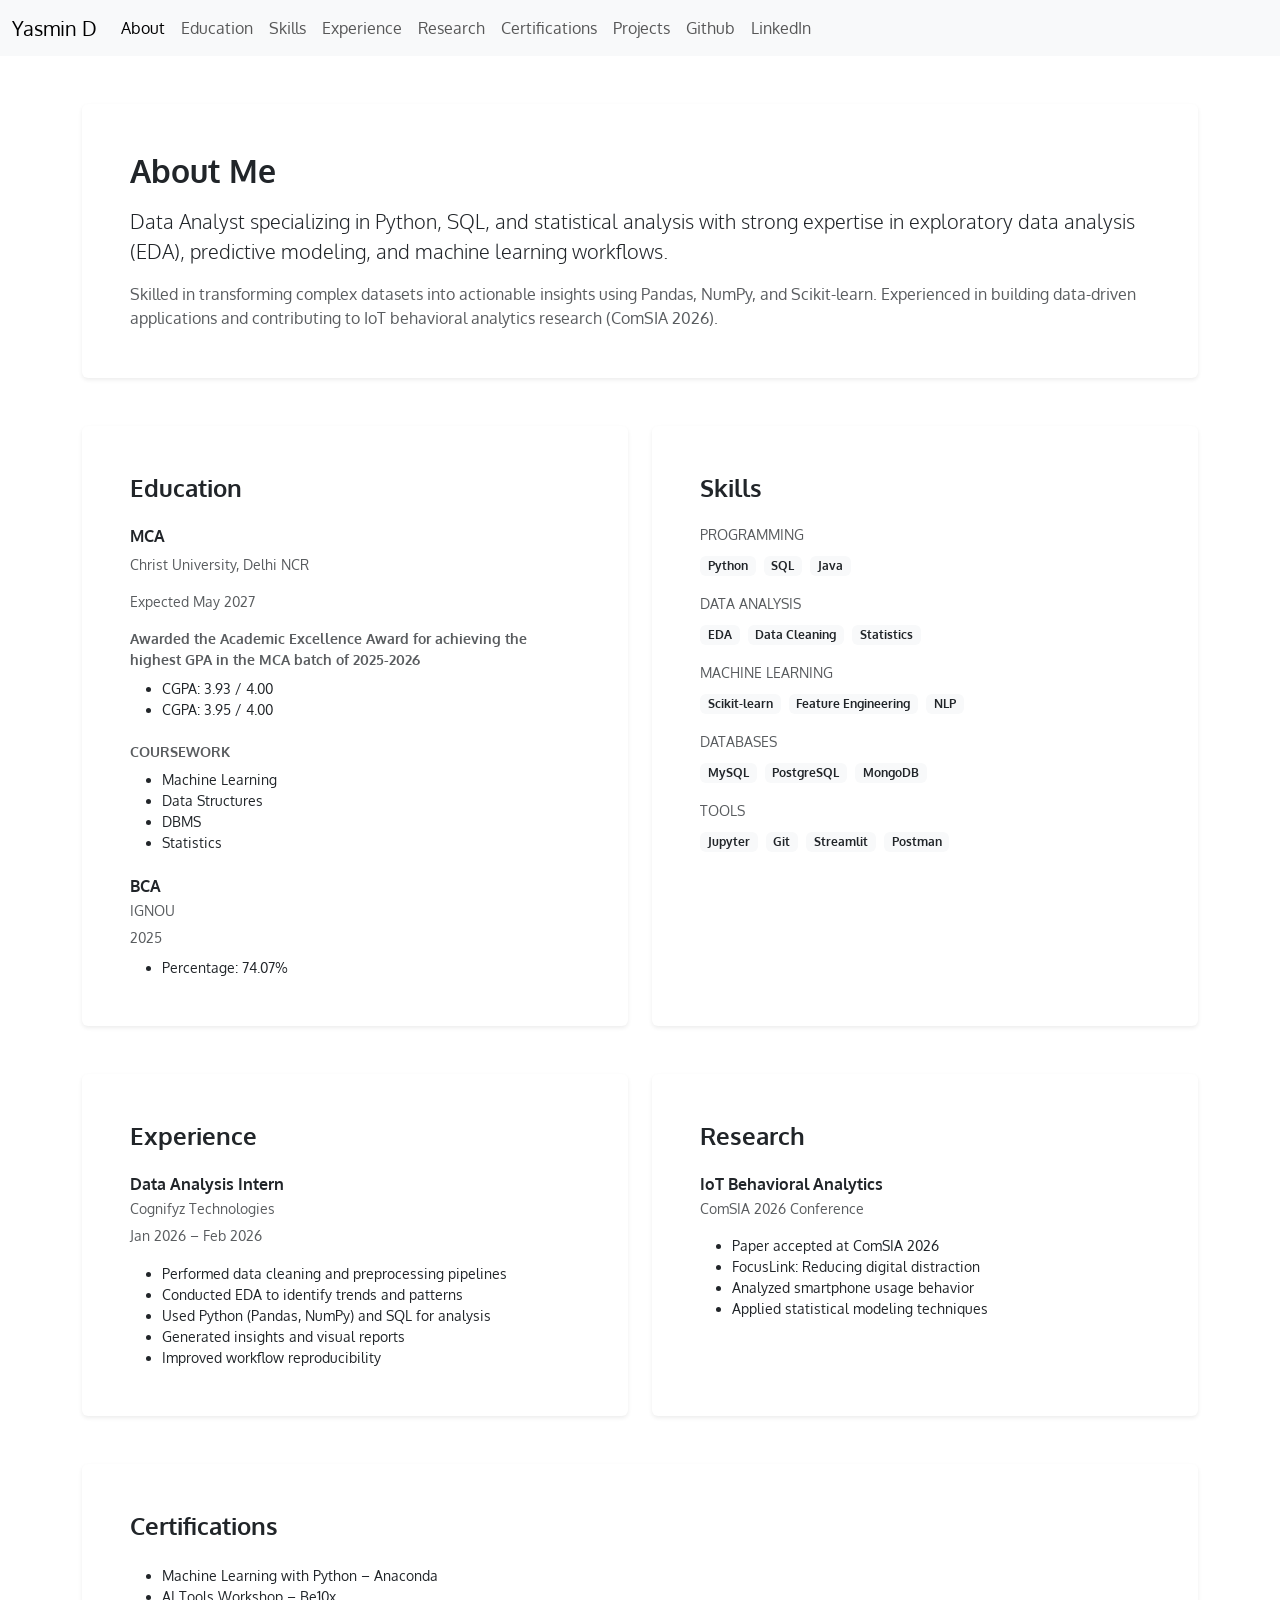
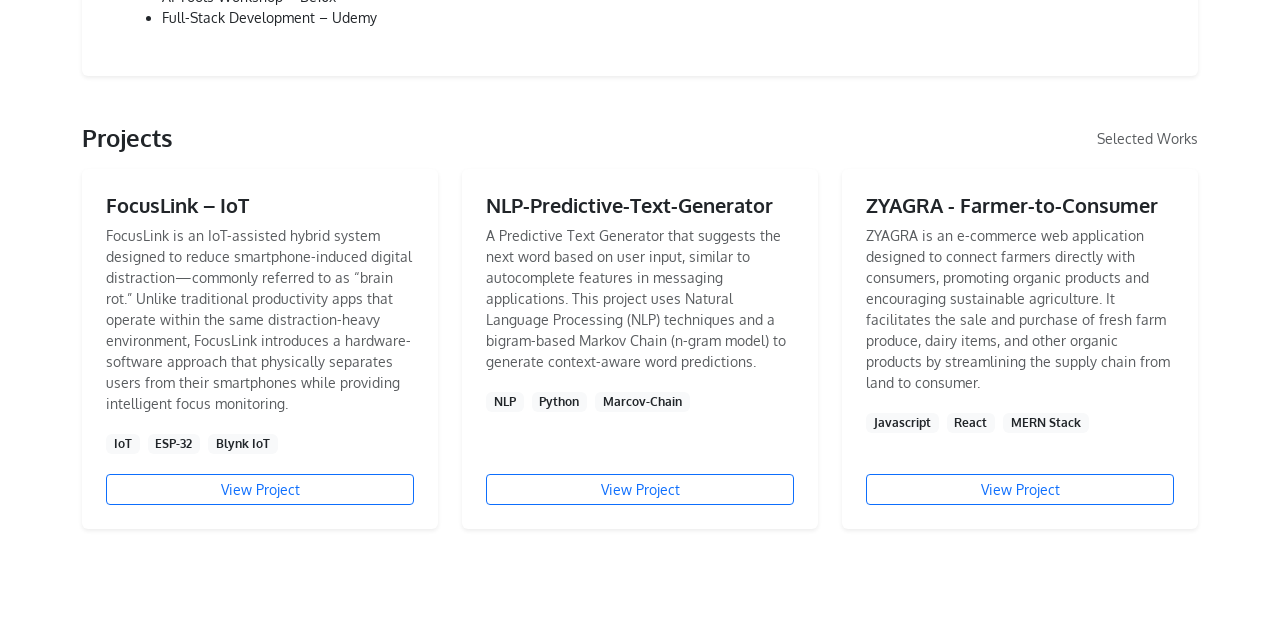
==== index.html @ 0114d3c5 "Personal Portfolio Personal Portfolio" ====
<!DOCTYPE html>
<html lang="en">

<head>
    <meta charset="UTF-8">
    <meta name="viewport" content="width=device-width, initial-scale=1.0">
    <title>Yasmin D | Personal Portfolio</title>
    <link rel="stylesheet" href="./style.css" type="text/css">
    <link rel="icon" type="image/png" href="./static/YD.png">
    <link href="https://cdn.jsdelivr.net/npm/bootstrap@5.3.8/dist/css/bootstrap.min.css" rel="stylesheet"
        integrity="sha384-sRIl4kxILFvY47J16cr9ZwB07vP4J8+LH7qKQnuqkuIAvNWLzeN8tE5YBujZqJLB" crossorigin="anonymous">
    <script src="https://cdn.jsdelivr.net/npm/@popperjs/core@2.11.8/dist/umd/popper.min.js"
        integrity="sha384-I7E8VVD/ismYTF4hNIPjVp/Zjvgyol6VFvRkX/vR+Vc4jQkC+hVqc2pM8ODewa9r"
        crossorigin="anonymous"></script>
    <script src="https://cdn.jsdelivr.net/npm/bootstrap@5.3.8/dist/js/bootstrap.min.js"
        integrity="sha384-G/EV+4j2dNv+tEPo3++6LCgdCROaejBqfUeNjuKAiuXbjrxilcCdDz6ZAVfHWe1Y"
        crossorigin="anonymous"></script>
</head>

<body>
    <nav class="navbar navbar-expand-lg bg-body-tertiary">
        <div class="container-fluid">
            <a class="navbar-brand" href="#">Yasmin D</a>
            <button class="navbar-toggler" type="button" data-bs-toggle="collapse" data-bs-target="#navbarNav"
                aria-controls="navbarNav" aria-expanded="false" aria-label="Toggle navigation">
                <span class="navbar-toggler-icon"></span>
            </button>
            <div class="collapse navbar-collapse" id="navbarNav">
                <ul class="navbar-nav">
                    <li class="nav-item">
                        <a class="nav-link active" aria-current="page" href="#about" aria-selected="true">About</a>
                    </li>
                    <li class="nav-item">
                        <a class="nav-link" href="#education">Education</a>
                    </li>
                    <li class="nav-item">
                        <a class="nav-link" href="#skills">Skills</a>
                    </li>
                    <li class="nav-item">
                        <a class="nav-link" href="#experience">Experience</a>
                    </li>
                    <li class="nav-item">
                        <a class="nav-link" href="#research">Research</a>
                    </li>
                    <li class="nav-item">
                        <a class="nav-link" href="#certifications">Certifications</a>
                    </li>
                    <li class="nav-item">
                        <a class="nav-link" href="#projects">Projects</a>
                    </li>
                    <li class="nav-item">
                        <a class="nav-link" href="https://github.com/yasmin1714" target="_blank">Github</a>
                    </li>
                    <li class="nav-item">
                        <a class="nav-link" href="https://www.linkedin.com/in/yasmin-devaragattu"
                            target="_blank">LinkedIn</a>
                    </li>
                </ul>
            </div>
        </div>
    </nav>
    <div class="container py-5">

        <div class="row mb-5" id="about">
            <div class="col-lg-12">
                <div class="card border-0 shadow-sm">
                    <div class="card-body p-4 p-lg-5">
                        <h2 class="fw-bold mb-3">About Me</h2>
                        <p class="lead mb-3">
                            Data Analyst specializing in Python, SQL, and statistical analysis with strong expertise in
                            exploratory data analysis (EDA), predictive modeling, and machine learning workflows.
                        </p>
                        <p class="mb-0 text-muted">
                            Skilled in transforming complex datasets into actionable insights using Pandas, NumPy, and
                            Scikit-learn. Experienced in building data-driven applications and contributing to IoT
                            behavioral
                            analytics research (ComSIA 2026).
                        </p>
                    </div>
                </div>
            </div>
        </div>

        <div class="row g-4 mb-5">

            <div class="col-lg-6" id="education">
                <div class="card border-0 shadow-sm h-100">
                    <div class="card-body p-4 p-lg-5">
                        <h4 class="fw-semibold mb-4">Education</h4>

                        <div class="mb-4">
                            <h6 class="fw-bold">MCA</h6>
                            <p class="text-muted small">Christ University, Delhi NCR</p>
                            <p class="text-muted small">Expected May 2027</p>
                            <p class="text-muted mb-1 mt-1 small"><strong>Awarded the Academic Excellence Award for achieving the
                                    highest GPA in the MCA batch of 2025-2026</strong></p>

                            <ul class="mt-2 mb-0 small">
                                <li>CGPA: 3.93 / 4.00</li>
                                <li>CGPA: 3.95 / 4.00</li>
                            </ul>

                        </div>

                        <div class="mb-4">
                            <h6 class="fw-semibold small text-uppercase text-muted">Coursework</h6>
                            <ul class="small mb-0">
                                <li>Machine Learning</li>
                                <li>Data Structures</li>
                                <li>DBMS</li>
                                <li>Statistics</li>
                            </ul>
                        </div>

                        <div>
                            <h6 class="fw-bold mb-1">BCA</h6>
                            <p class="text-muted mb-1 small">IGNOU</p>
                            <small class="text-muted">2025</small>

                            <ul class="mt-2 mb-0 small">
                                <li>Percentage: 74.07%</li>
                            </ul>
                        </div>

                    </div>
                </div>
            </div>

            <div class="col-lg-6" id="skills">
                <div class="card border-0 shadow-sm h-100">
                    <div class="card-body p-4 p-lg-5">
                        <h4 class="fw-semibold mb-4">Skills</h4>

                        <div class="mb-3">
                            <h6 class="small text-uppercase text-muted">Programming</h6>
                            <span class="badge bg-light text-dark me-1 mb-1">Python</span>
                            <span class="badge bg-light text-dark me-1 mb-1">SQL</span>
                            <span class="badge bg-light text-dark mb-1">Java</span>
                        </div>

                        <div class="mb-3">
                            <h6 class="small text-uppercase text-muted">Data Analysis</h6>
                            <span class="badge bg-light text-dark me-1 mb-1">EDA</span>
                            <span class="badge bg-light text-dark me-1 mb-1">Data Cleaning</span>
                            <span class="badge bg-light text-dark mb-1">Statistics</span>
                        </div>

                        <div class="mb-3">
                            <h6 class="small text-uppercase text-muted">Machine Learning</h6>
                            <span class="badge bg-light text-dark me-1 mb-1">Scikit-learn</span>
                            <span class="badge bg-light text-dark me-1 mb-1">Feature Engineering</span>
                            <span class="badge bg-light text-dark mb-1">NLP</span>
                        </div>

                        <div class="mb-3">
                            <h6 class="small text-uppercase text-muted">Databases</h6>
                            <span class="badge bg-light text-dark me-1 mb-1">MySQL</span>
                            <span class="badge bg-light text-dark me-1 mb-1">PostgreSQL</span>
                            <span class="badge bg-light text-dark mb-1">MongoDB</span>
                        </div>

                        <div>
                            <h6 class="small text-uppercase text-muted">Tools</h6>
                            <span class="badge bg-light text-dark me-1 mb-1">Jupyter</span>
                            <span class="badge bg-light text-dark me-1 mb-1">Git</span>
                            <span class="badge bg-light text-dark me-1 mb-1">Streamlit</span>
                            <span class="badge bg-light text-dark mb-1">Postman</span>
                        </div>

                    </div>
                </div>
            </div>

        </div>

        <div class="row g-4 mb-5">
            <div class="col-lg-6" id="experience">
                <div class="card border-0 shadow-sm h-100">
                    <div class="card-body p-4 p-lg-5">
                        <h4 class="fw-semibold mb-4">Experience</h4>

                        <div>
                            <h6 class="fw-bold mb-1">Data Analysis Intern</h6>
                            <p class="text-muted mb-1 small">Cognifyz Technologies</p>
                            <small class="text-muted">Jan 2026 – Feb 2026</small>

                            <ul class="mt-3 mb-0 small">
                                <li>Performed data cleaning and preprocessing pipelines</li>
                                <li>Conducted EDA to identify trends and patterns</li>
                                <li>Used Python (Pandas, NumPy) and SQL for analysis</li>
                                <li>Generated insights and visual reports</li>
                                <li>Improved workflow reproducibility</li>
                            </ul>
                        </div>

                    </div>
                </div>
            </div>

            <!-- RESEARCH -->
            <div class="col-lg-6" id="research">
                <div class="card border-0 shadow-sm h-100">
                    <div class="card-body p-4 p-lg-5">
                        <h4 class="fw-semibold mb-4">Research</h4>

                        <div>
                            <h6 class="fw-bold mb-1">IoT Behavioral Analytics</h6>
                            <p class="text-muted mb-1 small">ComSIA 2026 Conference</p>

                            <ul class="mt-3 mb-0 small">
                                <li>Paper accepted at ComSIA 2026</li>
                                <li>FocusLink: Reducing digital distraction</li>
                                <li>Analyzed smartphone usage behavior</li>
                                <li>Applied statistical modeling techniques</li>
                            </ul>
                        </div>

                    </div>
                </div>
            </div>
        </div>

        <div class="row g-4 mb-5">
            <div class="col-lg-12" id="certifications">
                <div class="card border-0 shadow-sm h-100">
                    <div class="card-body p-4 p-lg-5">
                        <h4 class="fw-semibold mb-4">Certifications</h4>

                        <div>
                            <ul class="mt-3 mb-0 small">
                                <li>Machine Learning with Python – Anaconda</li>
                                <li>AI Tools Workshop – Be10x</li>
                                <li>Full-Stack Development – Udemy</li>
                            </ul>
                        </div>

                    </div>
                </div>
            </div>
        </div>

        <div class="row g-4 mb-5">
            <div class="col-12" id="projects">
                <div class="d-flex justify-content-between align-items-center mb-3">
                    <h4 class="fw-semibold mb-0">Projects</h4>
                    <small class="text-muted">Selected Works</small>
                </div>

                <div class="row g-4">

                    <!-- PROJECT 1 -->
                    <div class="col-md-6 col-lg-4">
                        <div class="card border-0 shadow-sm h-100">
                            <div class="card-body d-flex flex-column p-4">

                                <h5 class="fw-bold mb-2">FocusLink – IoT</h5>

                                <p class="text-muted small mb-3">
                                    FocusLink is an IoT-assisted hybrid system designed to reduce smartphone-induced
                                    digital distraction—commonly referred to as “brain rot.”

                                    Unlike traditional productivity apps that operate within the same distraction-heavy
                                    environment, FocusLink introduces a hardware-software approach that physically
                                    separates users from their smartphones while providing intelligent focus monitoring.
                                </p>

                                <!-- Tech Stack -->
                                <div class="mb-3">
                                    <span class="badge bg-light text-dark me-1 mb-1">IoT</span>
                                    <span class="badge bg-light text-dark me-1 mb-1">ESP-32</span>
                                    <span class="badge bg-light text-dark mb-1">Blynk IoT</span>
                                </div>

                                <!-- CTA -->
                                <div class="mt-auto">
                                    <a href="https://github.com/yasmin1714/FocusLink-IoT"
                                        class="btn btn-sm btn-outline-primary w-100" target="_blank">
                                        View Project
                                    </a>
                                </div>

                            </div>
                        </div>
                    </div>

                    <!-- PROJECT 2 -->
                    <div class="col-md-6 col-lg-4">
                        <div class="card border-0 shadow-sm h-100">
                            <div class="card-body d-flex flex-column p-4">

                                <h5 class="fw-bold mb-2"> NLP-Predictive-Text-Generator</h5>

                                <p class="text-muted small mb-3">
                                    A Predictive Text Generator that suggests the next word based on user input, similar
                                    to autocomplete features in messaging applications. This project uses Natural
                                    Language Processing (NLP) techniques and a bigram-based Markov Chain (n-gram model)
                                    to generate context-aware word predictions.
                                </p>

                                <div class="mb-3">
                                    <span class="badge bg-light text-dark me-1 mb-1">NLP</span>
                                    <span class="badge bg-light text-dark me-1 mb-1">Python</span>
                                    <span class="badge bg-light text-dark mb-1">Marcov-Chain</span>
                                </div>

                                <div class="mt-auto">
                                    <a href="https://github.com/yasmin1714/NLP-Predictive-Text-Generator"
                                        class="btn btn-sm btn-outline-primary w-100" target="_blank">
                                        View Project
                                    </a>
                                </div>

                            </div>
                        </div>
                    </div>

                    <!-- PROJECT 3 -->
                    <div class="col-md-6 col-lg-4">
                        <div class="card border-0 shadow-sm h-100">
                            <div class="card-body d-flex flex-column p-4">

                                <h5 class="fw-bold mb-2">ZYAGRA - Farmer-to-Consumer</h5>

                                <p class="text-muted small mb-3">
                                    ZYAGRA is an e-commerce web application designed to connect farmers directly
                                    with consumers, promoting organic products and encouraging sustainable
                                    agriculture. It facilitates the sale and purchase of fresh farm produce, dairy
                                    items, and other organic products by streamlining the supply chain from land to
                                    consumer.
                                </p>

                                <div class="mb-3">
                                    <span class="badge bg-light text-dark me-1 mb-1">Javascript</span>
                                    <span class="badge bg-light text-dark me-1 mb-1">React</span>
                                    <span class="badge bg-light text-dark mb-1">MERN Stack</span>
                                </div>

                                <div class="mt-auto">
                                    <a href="https://github.com/yasmin1714/Zygara-Web-Application"
                                        class="btn btn-sm btn-outline-primary w-100" target="_blank">
                                        View Project
                                    </a>
                                </div>

                            </div>
                        </div>
                    </div>

                </div>
            </div>
        </div>
    </div>
</body>

</html>
---- style.css ----
@import url('https://fonts.googleapis.com/css2?family=Oxygen:wght@300;400;700&display=swap');

* {
    margin: 0;
    padding: 0;
    box-sizing: border-box;
    font-family: "Oxygen", sans-serif;
    font-weight: 400;
    font-style: normal;
}
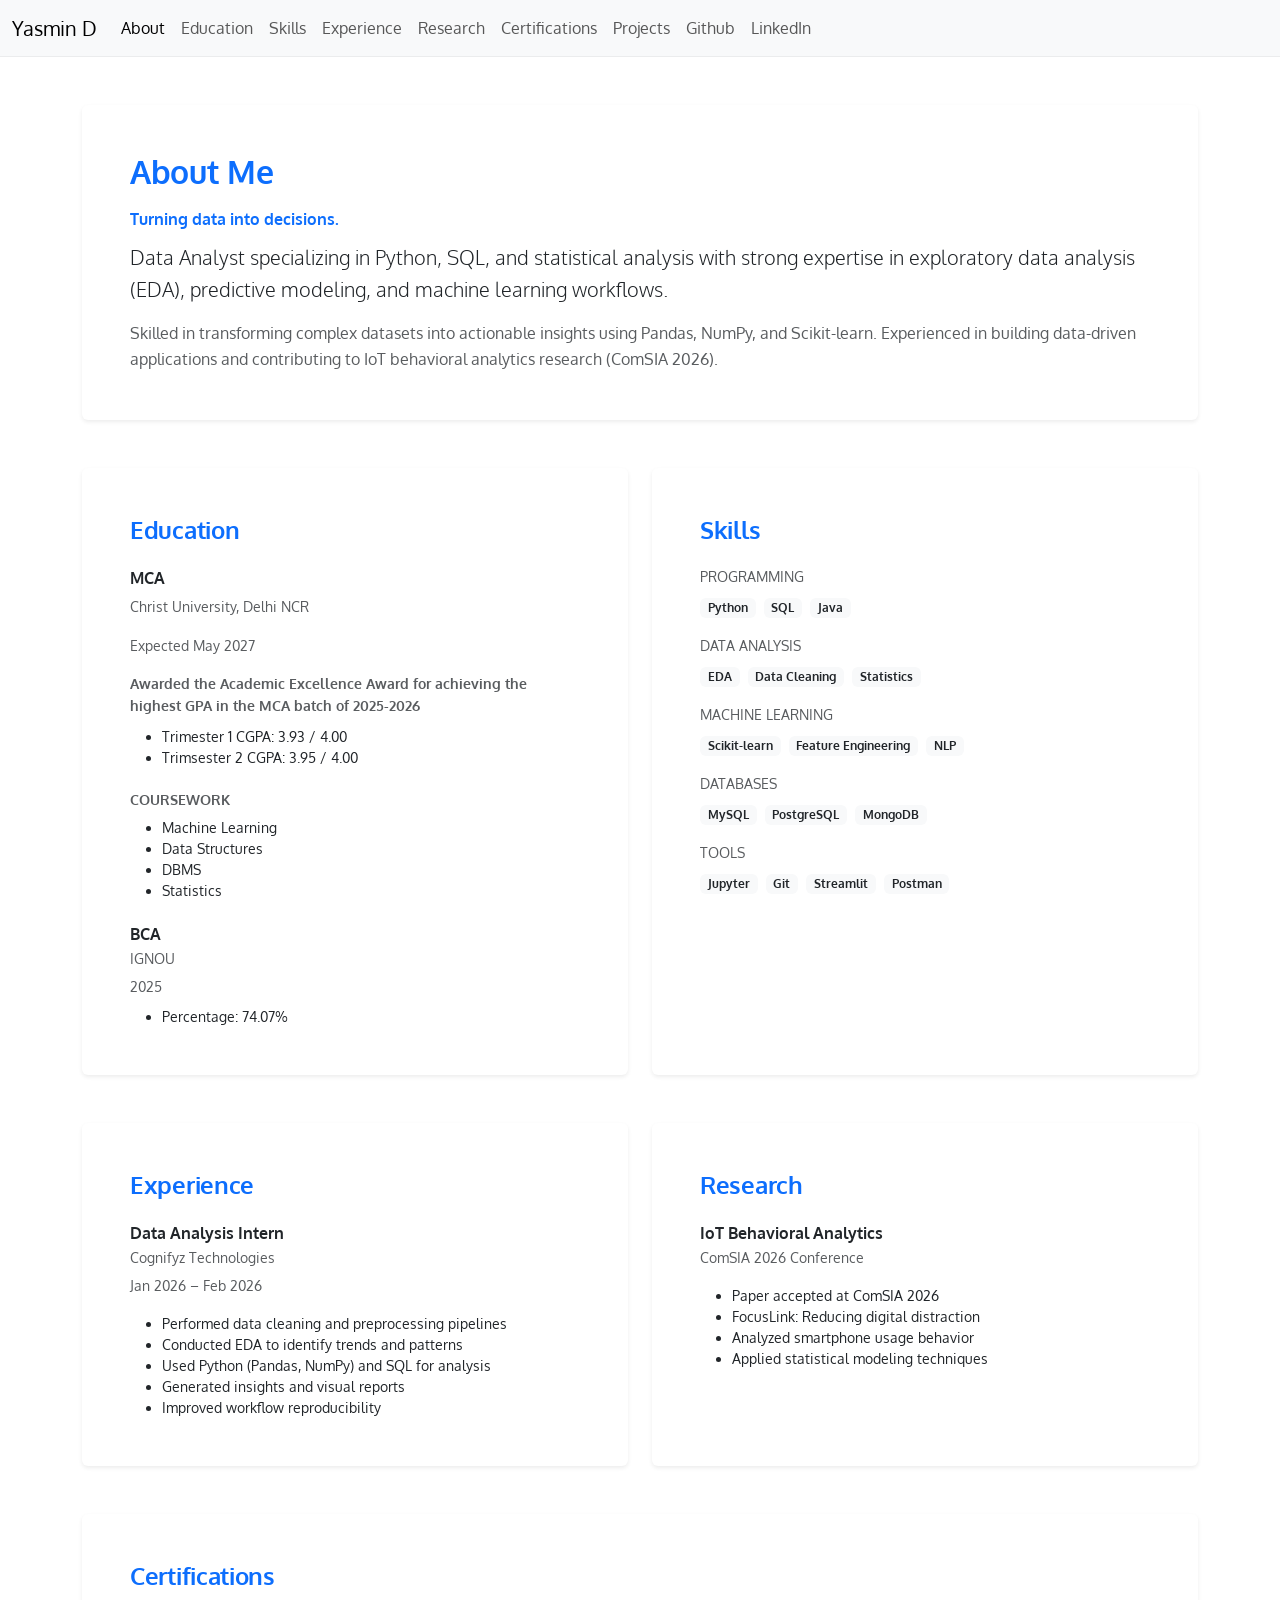
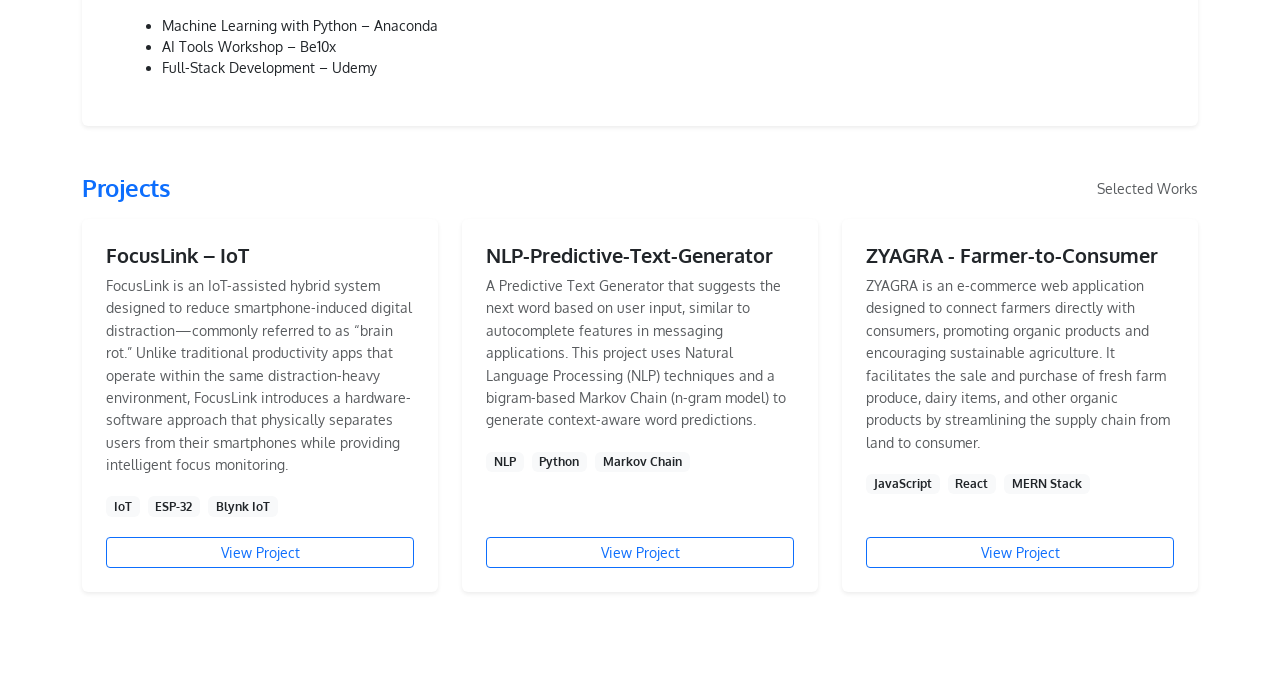
==== commit 14d84f86: "Minor UI/UX changes Minor UI/UX changes with improvements in interactivity" ====
--- a/index.html
+++ b/index.html
@@ -65,7 +65,10 @@
             <div class="col-lg-12">
                 <div class="card border-0 shadow-sm">
                     <div class="card-body p-4 p-lg-5">
-                        <h2 class="fw-bold mb-3">About Me</h2>
+                        <h2 class="fw-bold mb-3 text-primary">About Me</h2>
+                        <p class="fw-semibold text-primary mb-2">
+                            Turning data into decisions.
+                        </p>
                         <p class="lead mb-3">
                             Data Analyst specializing in Python, SQL, and statistical analysis with strong expertise in
                             exploratory data analysis (EDA), predictive modeling, and machine learning workflows.
@@ -86,18 +89,19 @@
             <div class="col-lg-6" id="education">
                 <div class="card border-0 shadow-sm h-100">
                     <div class="card-body p-4 p-lg-5">
-                        <h4 class="fw-semibold mb-4">Education</h4>
+                        <h4 class="fw-semibold mb-4 text-primary">Education</h4>
 
                         <div class="mb-4">
                             <h6 class="fw-bold">MCA</h6>
                             <p class="text-muted small">Christ University, Delhi NCR</p>
                             <p class="text-muted small">Expected May 2027</p>
-                            <p class="text-muted mb-1 mt-1 small"><strong>Awarded the Academic Excellence Award for achieving the
+                            <p class="text-muted mb-1 mt-1 small"><strong>Awarded the Academic Excellence Award for
+                                    achieving the
                                     highest GPA in the MCA batch of 2025-2026</strong></p>
 
                             <ul class="mt-2 mb-0 small">
-                                <li>CGPA: 3.93 / 4.00</li>
-                                <li>CGPA: 3.95 / 4.00</li>
+                                <li>Trimester 1 CGPA: 3.93 / 4.00</li>
+                                <li>Trimsester 2 CGPA: 3.95 / 4.00</li>
                             </ul>
 
                         </div>
@@ -129,7 +133,7 @@
             <div class="col-lg-6" id="skills">
                 <div class="card border-0 shadow-sm h-100">
                     <div class="card-body p-4 p-lg-5">
-                        <h4 class="fw-semibold mb-4">Skills</h4>
+                        <h4 class="fw-semibold mb-4 text-primary">Skills</h4>
 
                         <div class="mb-3">
                             <h6 class="small text-uppercase text-muted">Programming</h6>
@@ -177,7 +181,7 @@
             <div class="col-lg-6" id="experience">
                 <div class="card border-0 shadow-sm h-100">
                     <div class="card-body p-4 p-lg-5">
-                        <h4 class="fw-semibold mb-4">Experience</h4>
+                        <h4 class="fw-semibold mb-4 text-primary">Experience</h4>
 
                         <div>
                             <h6 class="fw-bold mb-1">Data Analysis Intern</h6>
@@ -201,7 +205,7 @@
             <div class="col-lg-6" id="research">
                 <div class="card border-0 shadow-sm h-100">
                     <div class="card-body p-4 p-lg-5">
-                        <h4 class="fw-semibold mb-4">Research</h4>
+                        <h4 class="fw-semibold mb-4 text-primary">Research</h4>
 
                         <div>
                             <h6 class="fw-bold mb-1">IoT Behavioral Analytics</h6>
@@ -224,7 +228,7 @@
             <div class="col-lg-12" id="certifications">
                 <div class="card border-0 shadow-sm h-100">
                     <div class="card-body p-4 p-lg-5">
-                        <h4 class="fw-semibold mb-4">Certifications</h4>
+                        <h4 class="fw-semibold mb-4 text-primary">Certifications</h4>
 
                         <div>
                             <ul class="mt-3 mb-0 small">
@@ -242,7 +246,7 @@
         <div class="row g-4 mb-5">
             <div class="col-12" id="projects">
                 <div class="d-flex justify-content-between align-items-center mb-3">
-                    <h4 class="fw-semibold mb-0">Projects</h4>
+                    <h4 class="fw-semibold mb-0 text-primary">Projects</h4>
                     <small class="text-muted">Selected Works</small>
                 </div>
 
@@ -300,7 +304,7 @@
                                 <div class="mb-3">
                                     <span class="badge bg-light text-dark me-1 mb-1">NLP</span>
                                     <span class="badge bg-light text-dark me-1 mb-1">Python</span>
-                                    <span class="badge bg-light text-dark mb-1">Marcov-Chain</span>
+                                    <span class="badge bg-light text-dark mb-1">Markov Chain</span>
                                 </div>
 
                                 <div class="mt-auto">
@@ -330,7 +334,7 @@
                                 </p>
 
                                 <div class="mb-3">
-                                    <span class="badge bg-light text-dark me-1 mb-1">Javascript</span>
+                                    <span class="badge bg-light text-dark me-1 mb-1">JavaScript</span>
                                     <span class="badge bg-light text-dark me-1 mb-1">React</span>
                                     <span class="badge bg-light text-dark mb-1">MERN Stack</span>
                                 </div>
--- a/style.css
+++ b/style.css
@@ -7,4 +7,120 @@
     font-family: "Oxygen", sans-serif;
     font-weight: 400;
     font-style: normal;
+    scroll-behavior: smooth;
 }
+
+body {
+    background-color: #fafafa;
+    color: #1a1a1a;
+}
+
+/* Headings */
+h2,
+h4 {
+    letter-spacing: -0.3px;
+}
+
+h2 {
+    font-size: 2rem;
+}
+
+h4 {
+    font-size: 1.25rem;
+}
+
+/* Improve readability */
+p {
+    line-height: 1.6;
+}
+
+/* Muted text refinement */
+.text-muted {
+    color: #6b7280 !important;
+}
+
+.card {
+    border-radius: 14px;
+    transition: all 0.25s ease;
+}
+
+.card:hover {
+    transform: translateY(-4px);
+    box-shadow: 0 12px 30px rgba(0, 0, 0, 0.08);
+}
+
+.shadow-sm {
+    box-shadow: 0 4px 12px rgba(0, 0, 0, 0.04) !important;
+}
+
+.navbar {
+    backdrop-filter: blur(10px);
+    background-color: rgba(255, 255, 255, 0.7) !important;
+    border-bottom: 1px solid rgba(0, 0, 0, 0.05);
+}
+
+.nav-link {
+    position: relative;
+    transition: color 0.2s ease;
+}
+
+.nav-link::after {
+    content: '';
+    position: absolute;
+    width: 0%;
+    height: 2px;
+    bottom: 0;
+    left: 0;
+    background-color: #0d6efd;
+    transition: width 0.25s ease;
+}
+
+.nav-link:hover::after {
+    width: 100%;
+}
+
+.fade-in {
+    opacity: 0;
+    transform: translateY(20px);
+    transition: all 0.6s ease;
+}
+
+.fade-in.visible {
+    opacity: 1;
+    transform: translateY(0);
+}
+
+.badge {
+    border-radius: 8px;
+    padding: 6px 10px;
+    transition: all 0.2s ease;
+}
+
+.badge:hover {
+    background-color: #0d6efd !important;
+    color: #fff !important;
+    transform: scale(1.05);
+}
+
+.card h5 {
+    transition: color 0.2s ease;
+}
+
+.card:hover h5 {
+    color: #0d6efd;
+}
+
+.btn-outline-primary {
+    border-radius: 8px;
+    transition: all 0.2s ease;
+}
+
+.btn-outline-primary:hover {
+    background-color: #0d6efd;
+    color: #fff;
+    transform: translateY(-1px);
+}
+
+.section-spacing {
+    margin-bottom: 4rem;
+}
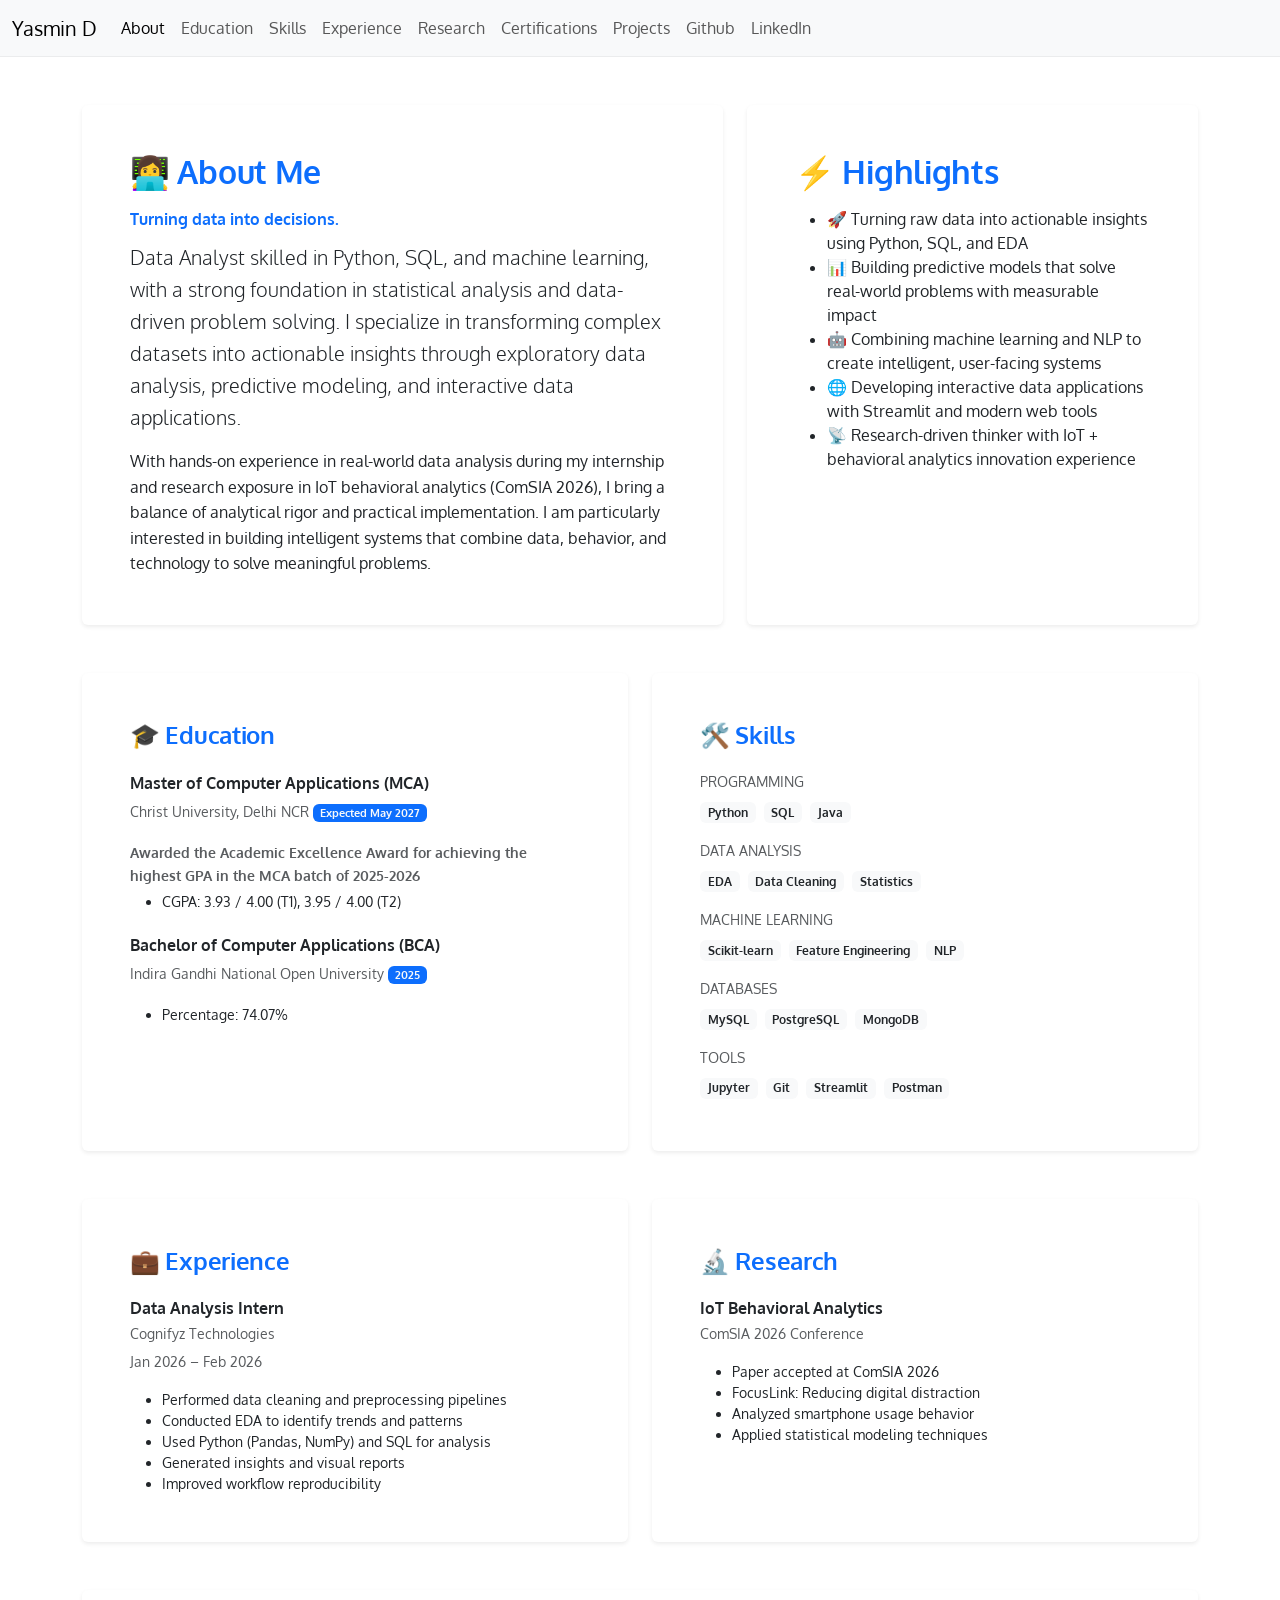
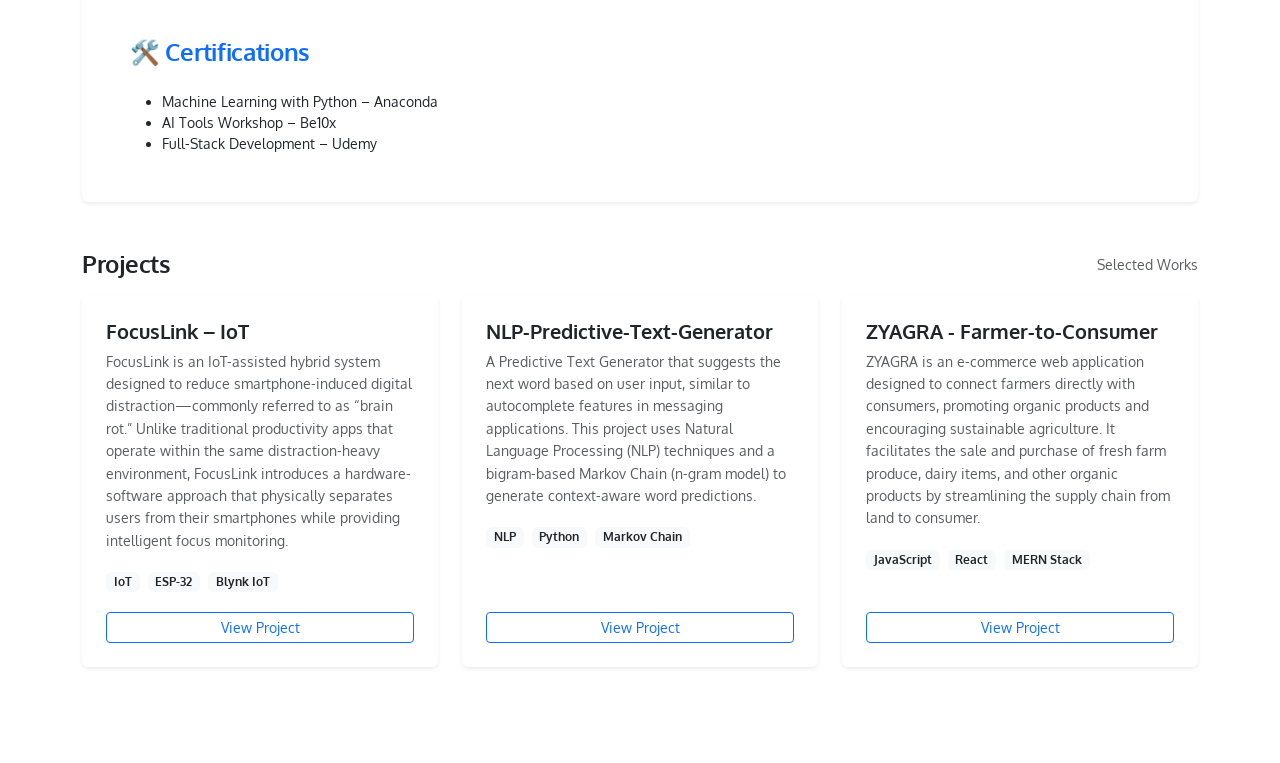
==== commit 8db6bb54: "Enhance index.html with content updates and emojis Updated content and formatting for the About, Edu" ====
--- a/index.html
+++ b/index.html
@@ -61,27 +61,43 @@
     </nav>
     <div class="container py-5">
 
-        <div class="row mb-5" id="about">
-            <div class="col-lg-12">
-                <div class="card border-0 shadow-sm">
-                    <div class="card-body p-4 p-lg-5">
-                        <h2 class="fw-bold mb-3 text-primary">About Me</h2>
+        <div class="row g-4 mb-5">
+            <div class="col-lg-7" id="about">
+                <div class="card border-0 shadow-sm h-100">
+                    <div class="card-body p-4 p-lg-5">
+                        <h2 class="fw-bold mb-3 text-primary">👩‍💻 About Me</h2>
                         <p class="fw-semibold text-primary mb-2">
                             Turning data into decisions.
                         </p>
                         <p class="lead mb-3">
-                            Data Analyst specializing in Python, SQL, and statistical analysis with strong expertise in
-                            exploratory data analysis (EDA), predictive modeling, and machine learning workflows.
+                            Data Analyst skilled in Python, SQL, and machine learning, with a strong foundation in
+                            statistical analysis and data-driven problem solving. I specialize in transforming complex
+                            datasets into actionable insights through exploratory data analysis, predictive modeling,
+                            and interactive data applications.
                         </p>
-                        <p class="mb-0 text-muted">
-                            Skilled in transforming complex datasets into actionable insights using Pandas, NumPy, and
-                            Scikit-learn. Experienced in building data-driven applications and contributing to IoT
-                            behavioral
-                            analytics research (ComSIA 2026).
+                        <p class="mb-0">
+                            With hands-on experience in real-world data analysis during my internship and research
+                            exposure in IoT behavioral analytics (ComSIA 2026), I bring a balance of analytical rigor
+                            and practical implementation. I am particularly interested in building intelligent systems
+                            that combine data, behavior, and technology to solve meaningful problems.
                         </p>
                     </div>
                 </div>
             </div>
+            <div class="col-lg-5" id="highlight">
+                <div class="card border-0 shadow-sm h-100">
+                    <div class="card-body p-4 p-lg-5">
+                        <h2 class="fw-bold mb-3 text-primary">⚡ Highlights</h2>
+                        <ul class="mt-3 mb-0">
+                            <li>🚀 Turning raw data into actionable insights using Python, SQL, and EDA</li>
+                            <li>📊 Building predictive models that solve real-world problems with measurable impact</li>
+                            <li>🤖 Combining machine learning and NLP to create intelligent, user-facing systems</li>
+                            <li>🌐 Developing interactive data applications with Streamlit and modern web tools</li>
+                            <li>📡 Research-driven thinker with IoT + behavioral analytics innovation experience</li>
+                        </ul>
+                    </div>
+                </div>
+            </div>
         </div>
 
         <div class="row g-4 mb-5">
@@ -89,43 +105,29 @@
             <div class="col-lg-6" id="education">
                 <div class="card border-0 shadow-sm h-100">
                     <div class="card-body p-4 p-lg-5">
-                        <h4 class="fw-semibold mb-4 text-primary">Education</h4>
+                        <h4 class="fw-semibold mb-4 text-primary">🎓 Education</h4>
 
                         <div class="mb-4">
-                            <h6 class="fw-bold">MCA</h6>
-                            <p class="text-muted small">Christ University, Delhi NCR</p>
-                            <p class="text-muted small">Expected May 2027</p>
+                            <h6 class="fw-bold">Master of Computer Applications (MCA)</h6>
+                            <p class="text-muted small">Christ University, Delhi NCR <span
+                                    class="badge bg-primary text-light me-1 mb-1">Expected May 2027</span></p>
                             <p class="text-muted mb-1 mt-1 small"><strong>Awarded the Academic Excellence Award for
                                     achieving the
                                     highest GPA in the MCA batch of 2025-2026</strong></p>
-
-                            <ul class="mt-2 mb-0 small">
-                                <li>Trimester 1 CGPA: 3.93 / 4.00</li>
-                                <li>Trimsester 2 CGPA: 3.95 / 4.00</li>
-                            </ul>
-
-                        </div>
-
+                            <ul class="mt-1 mb-0 small">
+                                <li>CGPA: 3.93 / 4.00 (T1), 3.95 / 4.00 (T2)</li>
+                            </ul>
+                        </div>
                         <div class="mb-4">
-                            <h6 class="fw-semibold small text-uppercase text-muted">Coursework</h6>
-                            <ul class="small mb-0">
-                                <li>Machine Learning</li>
-                                <li>Data Structures</li>
-                                <li>DBMS</li>
-                                <li>Statistics</li>
-                            </ul>
-                        </div>
-
-                        <div>
-                            <h6 class="fw-bold mb-1">BCA</h6>
-                            <p class="text-muted mb-1 small">IGNOU</p>
-                            <small class="text-muted">2025</small>
-
-                            <ul class="mt-2 mb-0 small">
+                            <h6 class="fw-bold">Bachelor of Computer Applications (BCA)</h6>
+                            <p class="text-muted small">Indira Gandhi National Open University <span
+                                    class="badge bg-primary text-light me-1 mb-1">2025</span></p>
+                            <ul class="mt-1 mb-0 small">
                                 <li>Percentage: 74.07%</li>
                             </ul>
                         </div>
 
+
                     </div>
                 </div>
             </div>
@@ -133,7 +135,7 @@
             <div class="col-lg-6" id="skills">
                 <div class="card border-0 shadow-sm h-100">
                     <div class="card-body p-4 p-lg-5">
-                        <h4 class="fw-semibold mb-4 text-primary">Skills</h4>
+                        <h4 class="fw-semibold mb-4 text-primary">🛠️ Skills</h4>
 
                         <div class="mb-3">
                             <h6 class="small text-uppercase text-muted">Programming</h6>
@@ -181,7 +183,7 @@
             <div class="col-lg-6" id="experience">
                 <div class="card border-0 shadow-sm h-100">
                     <div class="card-body p-4 p-lg-5">
-                        <h4 class="fw-semibold mb-4 text-primary">Experience</h4>
+                        <h4 class="fw-semibold mb-4 text-primary">💼 Experience</h4>
 
                         <div>
                             <h6 class="fw-bold mb-1">Data Analysis Intern</h6>
@@ -205,7 +207,7 @@
             <div class="col-lg-6" id="research">
                 <div class="card border-0 shadow-sm h-100">
                     <div class="card-body p-4 p-lg-5">
-                        <h4 class="fw-semibold mb-4 text-primary">Research</h4>
+                        <h4 class="fw-semibold mb-4 text-primary">🔬 Research</h4>
 
                         <div>
                             <h6 class="fw-bold mb-1">IoT Behavioral Analytics</h6>
@@ -228,7 +230,7 @@
             <div class="col-lg-12" id="certifications">
                 <div class="card border-0 shadow-sm h-100">
                     <div class="card-body p-4 p-lg-5">
-                        <h4 class="fw-semibold mb-4 text-primary">Certifications</h4>
+                        <h4 class="fw-semibold mb-4 text-primary">🛠️ Certifications</h4>
 
                         <div>
                             <ul class="mt-3 mb-0 small">
@@ -246,7 +248,7 @@
         <div class="row g-4 mb-5">
             <div class="col-12" id="projects">
                 <div class="d-flex justify-content-between align-items-center mb-3">
-                    <h4 class="fw-semibold mb-0 text-primary">Projects</h4>
+                    <h4 class="fw-semibold mb-0">Projects</h4>
                     <small class="text-muted">Selected Works</small>
                 </div>
 
@@ -356,4 +358,4 @@
     </div>
 </body>
 
-</html>+</html>
--- a/style.css
+++ b/style.css
@@ -123,4 +123,8 @@
 
 .section-spacing {
     margin-bottom: 4rem;
-}+}
+
+a, button {
+    cursor: pointer;
+}
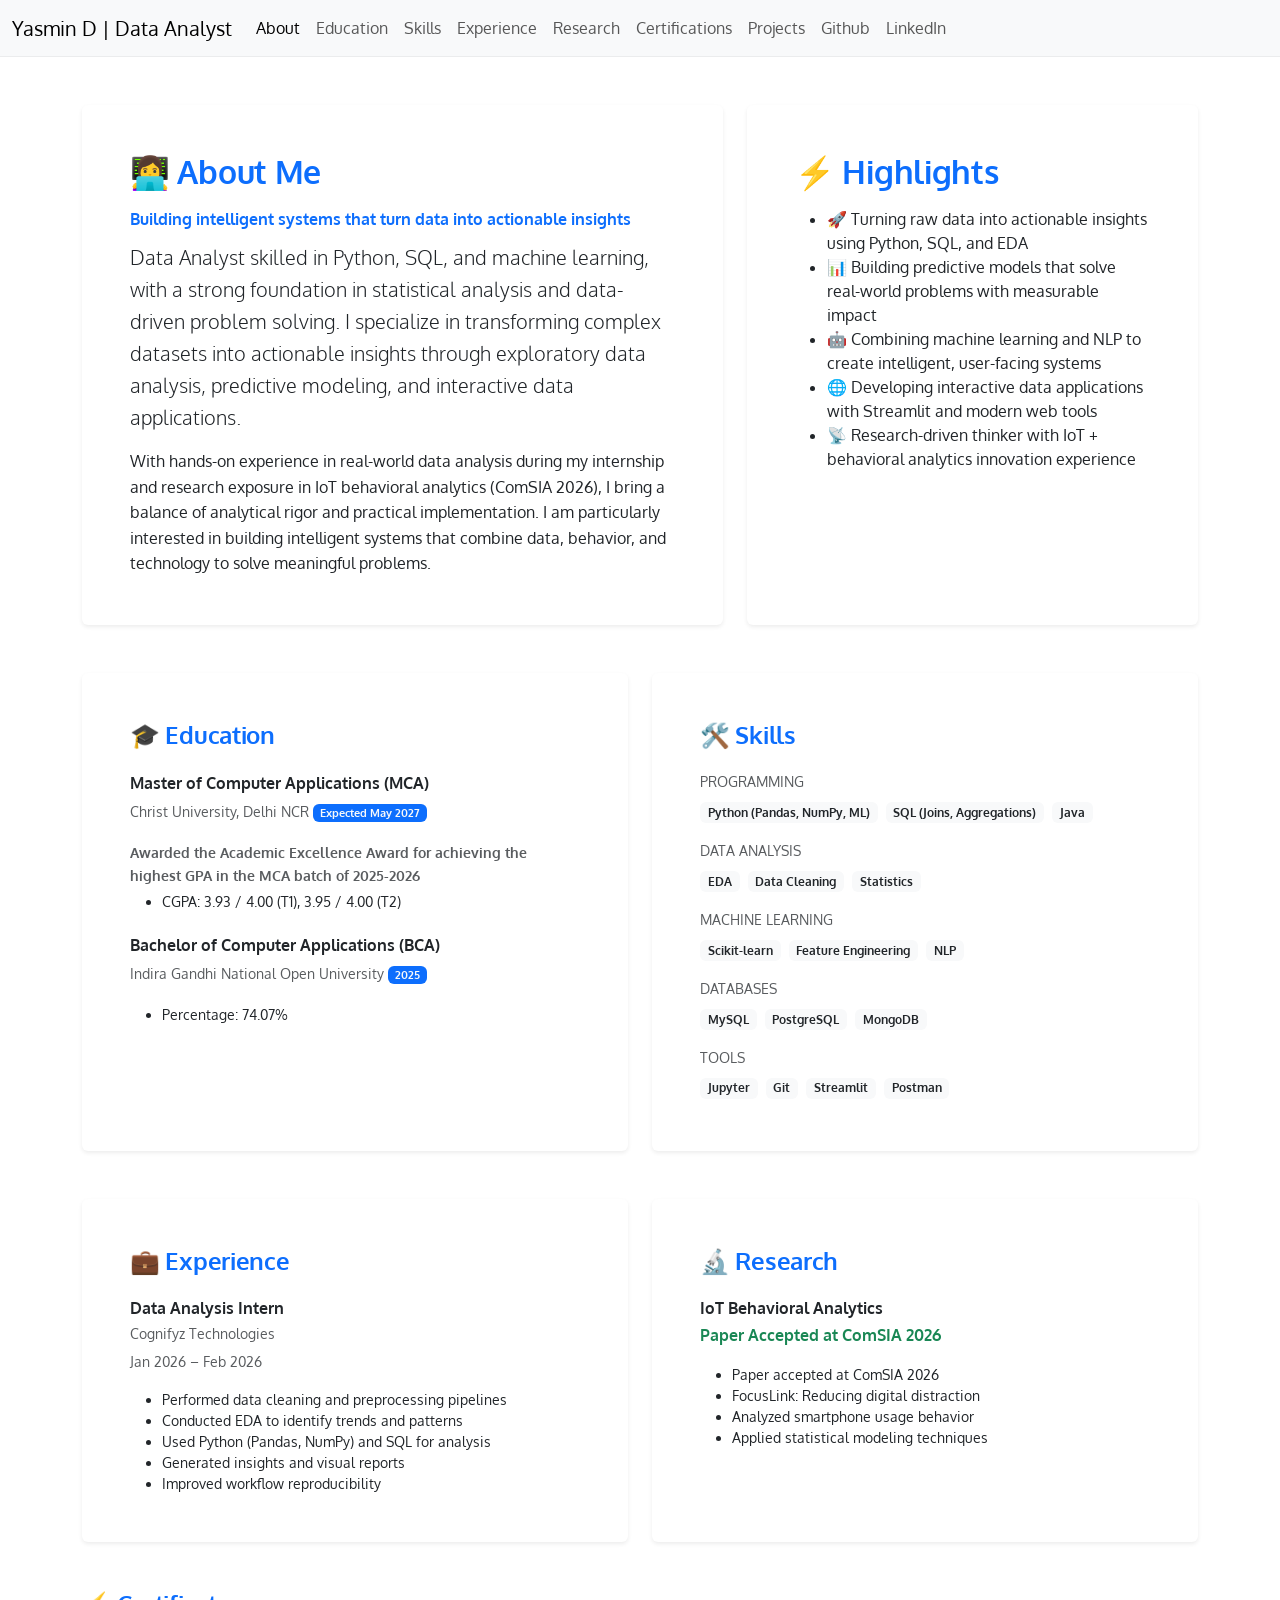
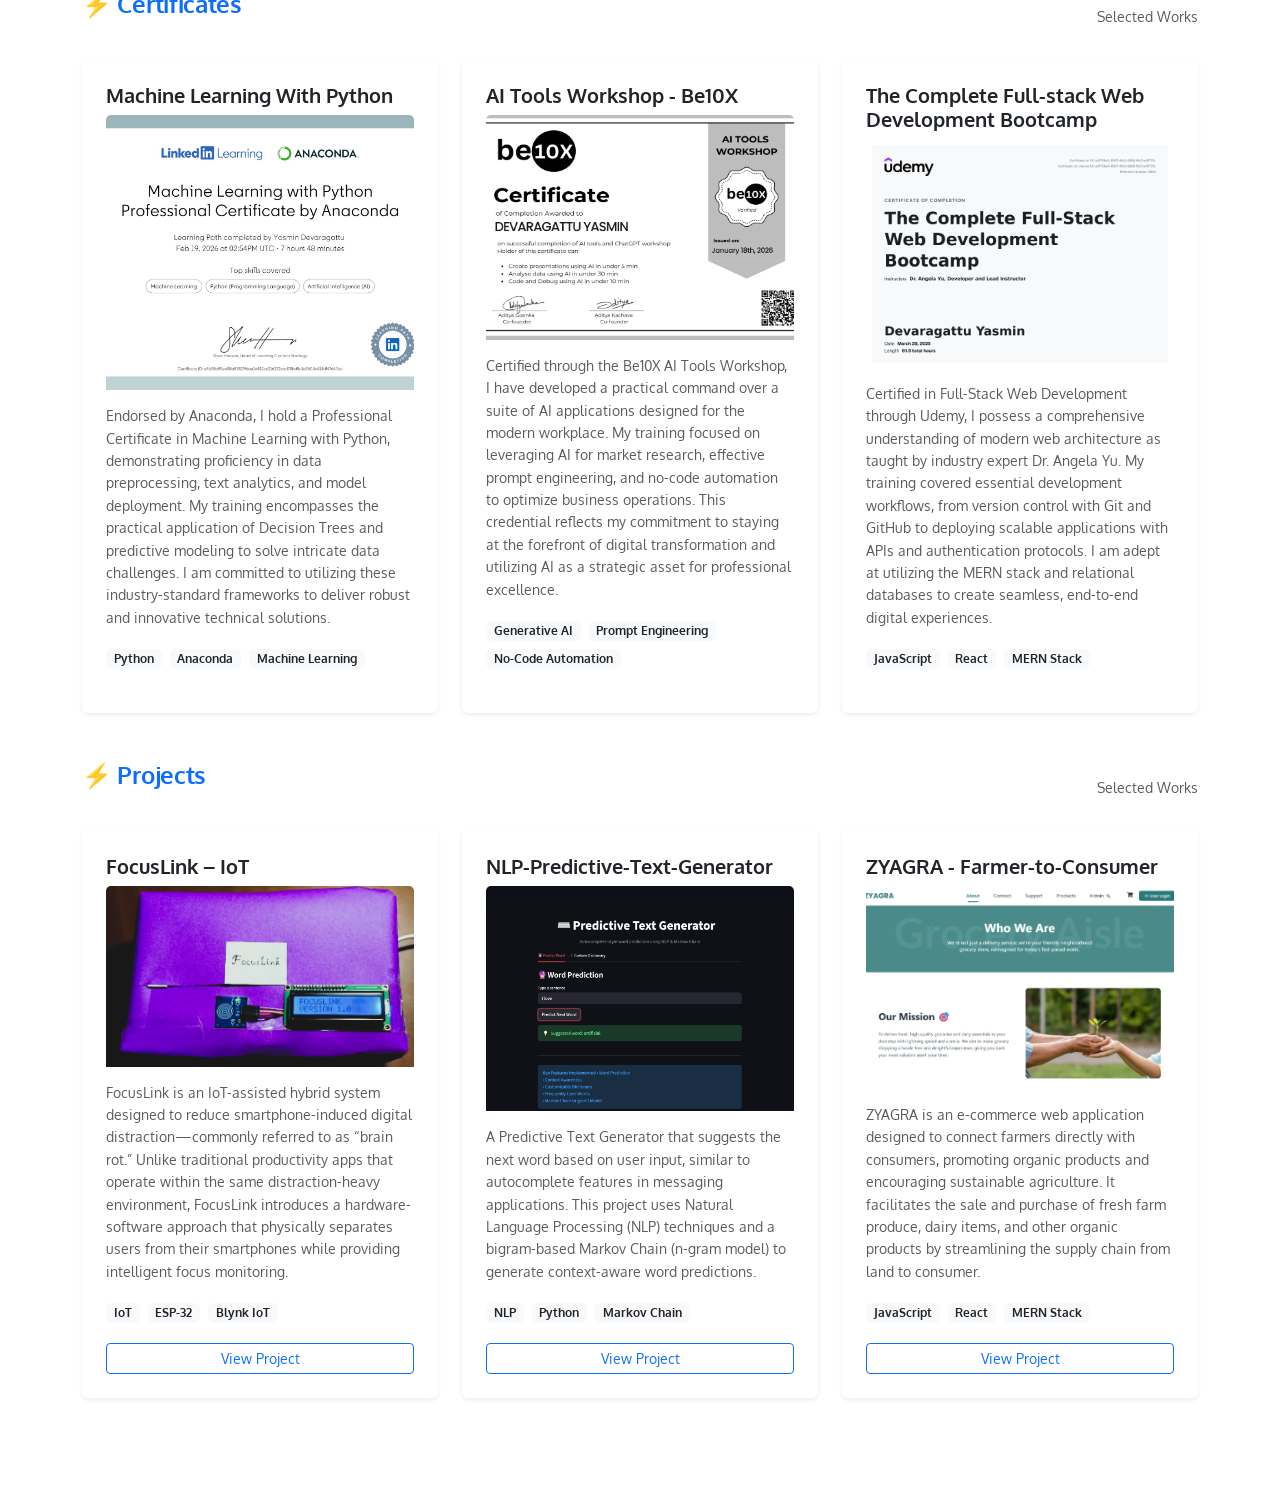
==== commit 3de4bab8: "Version 2.0 Version 2.0" ====
--- a/index.html
+++ b/index.html
@@ -20,7 +20,7 @@
 <body>
     <nav class="navbar navbar-expand-lg bg-body-tertiary">
         <div class="container-fluid">
-            <a class="navbar-brand" href="#">Yasmin D</a>
+            <a class="navbar-brand" href="#">Yasmin D | Data Analyst</a>
             <button class="navbar-toggler" type="button" data-bs-toggle="collapse" data-bs-target="#navbarNav"
                 aria-controls="navbarNav" aria-expanded="false" aria-label="Toggle navigation">
                 <span class="navbar-toggler-icon"></span>
@@ -67,7 +67,7 @@
                     <div class="card-body p-4 p-lg-5">
                         <h2 class="fw-bold mb-3 text-primary">👩‍💻 About Me</h2>
                         <p class="fw-semibold text-primary mb-2">
-                            Turning data into decisions.
+                            Building intelligent systems that turn data into actionable insights
                         </p>
                         <p class="lead mb-3">
                             Data Analyst skilled in Python, SQL, and machine learning, with a strong foundation in
@@ -139,8 +139,8 @@
 
                         <div class="mb-3">
                             <h6 class="small text-uppercase text-muted">Programming</h6>
-                            <span class="badge bg-light text-dark me-1 mb-1">Python</span>
-                            <span class="badge bg-light text-dark me-1 mb-1">SQL</span>
+                            <span class="badge bg-light text-dark me-1 mb-1">Python (Pandas, NumPy, ML)</span>
+                            <span class="badge bg-light text-dark me-1 mb-1">SQL (Joins, Aggregations)</span>
                             <span class="badge bg-light text-dark mb-1">Java</span>
                         </div>
 
@@ -202,8 +202,6 @@
                     </div>
                 </div>
             </div>
-
-            <!-- RESEARCH -->
             <div class="col-lg-6" id="research">
                 <div class="card border-0 shadow-sm h-100">
                     <div class="card-body p-4 p-lg-5">
@@ -211,7 +209,7 @@
 
                         <div>
                             <h6 class="fw-bold mb-1">IoT Behavioral Analytics</h6>
-                            <p class="text-muted mb-1 small">ComSIA 2026 Conference</p>
+                            <p class="fw-semibold text-success">Paper Accepted at ComSIA 2026</p>
 
                             <ul class="mt-3 mb-0 small">
                                 <li>Paper accepted at ComSIA 2026</li>
@@ -225,42 +223,106 @@
                 </div>
             </div>
         </div>
-
-        <div class="row g-4 mb-5">
-            <div class="col-lg-12" id="certifications">
-                <div class="card border-0 shadow-sm h-100">
-                    <div class="card-body p-4 p-lg-5">
-                        <h4 class="fw-semibold mb-4 text-primary">🛠️ Certifications</h4>
-
-                        <div>
-                            <ul class="mt-3 mb-0 small">
-                                <li>Machine Learning with Python – Anaconda</li>
-                                <li>AI Tools Workshop – Be10x</li>
-                                <li>Full-Stack Development – Udemy</li>
-                            </ul>
-                        </div>
-
-                    </div>
-                </div>
-            </div>
-        </div>
-
         <div class="row g-4 mb-5">
             <div class="col-12" id="projects">
                 <div class="d-flex justify-content-between align-items-center mb-3">
-                    <h4 class="fw-semibold mb-0">Projects</h4>
+                    <h4 class="fw-semibold mb-4 text-primary">⚡ Certificates</h4>
                     <small class="text-muted">Selected Works</small>
                 </div>
 
                 <div class="row g-4">
-
-                    <!-- PROJECT 1 -->
+                    <div class="col-md-6 col-lg-4">
+                        <div class="card border-0 shadow-sm h-100">
+                            <div class="card-body d-flex flex-column p-4">
+
+                                <h5 class="fw-bold mb-2">Machine Learning With Python</h5>
+                                <img src="./static/ML.png" class="card-img-top" alt="FocusLink Image"
+                                    style="height: 50%; object-fit: cover; margin-bottom: 15px;">
+                                <p class="text-muted small mb-3">
+                                    Endorsed by Anaconda, I hold a Professional Certificate in Machine Learning with
+                                    Python, demonstrating proficiency in data preprocessing, text analytics, and model
+                                    deployment. My training encompasses the practical application of Decision Trees and
+                                    predictive modeling to solve intricate data challenges. I am committed to utilizing
+                                    these industry-standard frameworks to deliver robust and innovative technical
+                                    solutions.
+                                </p>
+
+                                <div class="mb-3">
+                                    <span class="badge bg-light text-dark me-1 mb-1">Python</span>
+                                    <span class="badge bg-light text-dark me-1 mb-1">Anaconda</span>
+                                    <span class="badge bg-light text-dark mb-1">Machine Learning</span>
+                                </div>
+                            </div>
+                        </div>
+                    </div>
+
+                    <div class="col-md-6 col-lg-4">
+                        <div class="card border-0 shadow-sm h-100">
+                            <div class="card-body d-flex flex-column p-4">
+                                <h5 class="fw-bold mb-2"> AI Tools Workshop - Be10X</h5>
+                                <img src="./static/AI.png" class="card-img-top"
+                                    alt="NLP-Predictive-Text-Generator Image"
+                                    style="height: 50%; object-fit: cover; margin-bottom: 15px;">
+                                <p class="text-muted small mb-3">
+                                    Certified through the Be10X AI Tools Workshop, I have developed a practical command
+                                    over a suite of AI applications designed for the modern workplace. My training
+                                    focused on leveraging AI for market research, effective prompt engineering, and
+                                    no-code automation to optimize business operations. This credential reflects my
+                                    commitment to staying at the forefront of digital transformation and utilizing AI as
+                                    a strategic asset for professional excellence.
+                                </p>
+
+                                <div class="mb-3">
+                                    <span class="badge bg-light text-dark me-1 mb-1">Generative AI</span>
+                                    <span class="badge bg-light text-dark me-1 mb-1">Prompt Engineering</span>
+                                    <span class="badge bg-light text-dark mb-1">No-Code Automation</span>
+                                </div>
+                            </div>
+                        </div>
+                    </div>
+                    <div class="col-md-6 col-lg-4">
+                        <div class="card border-0 shadow-sm h-100">
+                            <div class="card-body d-flex flex-column p-4">
+
+                                <h5 class="fw-bold mb-2">The Complete Full-stack Web Development Bootcamp</h5>
+                                <img src="./static/Fullstack.jpg" class="card-img-top" alt="ZYAGRA Image"
+                                    style="height: 50%; object-fit: cover; margin-bottom: 15px;">
+
+                                <p class="text-muted small mb-3">
+                                    Certified in Full-Stack Web Development through Udemy, I possess a comprehensive
+                                    understanding of modern web architecture as taught by industry expert Dr. Angela Yu.
+                                    My training covered essential development workflows, from version control with Git
+                                    and GitHub to deploying scalable applications with APIs and authentication
+                                    protocols. I am adept at utilizing the MERN stack and relational databases to create
+                                    seamless, end-to-end digital experiences.
+                                </p>
+
+                                <div class="mb-3">
+                                    <span class="badge bg-light text-dark me-1 mb-1">JavaScript</span>
+                                    <span class="badge bg-light text-dark me-1 mb-1">React</span>
+                                    <span class="badge bg-light text-dark mb-1">MERN Stack</span>
+                                </div>
+                            </div>
+                        </div>
+                    </div>
+                </div>
+            </div>
+        </div>
+        <div class="row g-4 mb-5">
+            <div class="col-12" id="projects">
+                <div class="d-flex justify-content-between align-items-center mb-3">
+                    <h4 class="fw-semibold mb-4 text-primary">⚡ Projects</h4>
+                    <small class="text-muted">Selected Works</small>
+                </div>
+
+                <div class="row g-4">
                     <div class="col-md-6 col-lg-4">
                         <div class="card border-0 shadow-sm h-100">
                             <div class="card-body d-flex flex-column p-4">
 
                                 <h5 class="fw-bold mb-2">FocusLink – IoT</h5>
-
+                                <img src="./static/FocusLink.png" class="card-img-top" alt="FocusLink Image"
+                                    style="height: 50%; object-fit: cover; margin-bottom: 15px;">
                                 <p class="text-muted small mb-3">
                                     FocusLink is an IoT-assisted hybrid system designed to reduce smartphone-induced
                                     digital distraction—commonly referred to as “brain rot.”
@@ -269,15 +331,11 @@
                                     environment, FocusLink introduces a hardware-software approach that physically
                                     separates users from their smartphones while providing intelligent focus monitoring.
                                 </p>
-
-                                <!-- Tech Stack -->
                                 <div class="mb-3">
                                     <span class="badge bg-light text-dark me-1 mb-1">IoT</span>
                                     <span class="badge bg-light text-dark me-1 mb-1">ESP-32</span>
                                     <span class="badge bg-light text-dark mb-1">Blynk IoT</span>
                                 </div>
-
-                                <!-- CTA -->
                                 <div class="mt-auto">
                                     <a href="https://github.com/yasmin1714/FocusLink-IoT"
                                         class="btn btn-sm btn-outline-primary w-100" target="_blank">
@@ -288,14 +346,13 @@
                             </div>
                         </div>
                     </div>
-
-                    <!-- PROJECT 2 -->
-                    <div class="col-md-6 col-lg-4">
-                        <div class="card border-0 shadow-sm h-100">
-                            <div class="card-body d-flex flex-column p-4">
-
+                    <div class="col-md-6 col-lg-4">
+                        <div class="card border-0 shadow-sm h-100">
+                            <div class="card-body d-flex flex-column p-4">
                                 <h5 class="fw-bold mb-2"> NLP-Predictive-Text-Generator</h5>
-
+                                <img src="./static/PTG.png" class="card-img-top"
+                                    alt="NLP-Predictive-Text-Generator Image"
+                                    style="height: 50%; object-fit: cover; margin-bottom: 15px;">
                                 <p class="text-muted small mb-3">
                                     A Predictive Text Generator that suggests the next word based on user input, similar
                                     to autocomplete features in messaging applications. This project uses Natural
@@ -319,13 +376,13 @@
                             </div>
                         </div>
                     </div>
-
-                    <!-- PROJECT 3 -->
                     <div class="col-md-6 col-lg-4">
                         <div class="card border-0 shadow-sm h-100">
                             <div class="card-body d-flex flex-column p-4">
 
                                 <h5 class="fw-bold mb-2">ZYAGRA - Farmer-to-Consumer</h5>
+                                <img src="./static/Zygara.png" class="card-img-top" alt="ZYAGRA Image"
+                                    style="height: 50%; object-fit: cover; margin-bottom: 15px;">
 
                                 <p class="text-muted small mb-3">
                                     ZYAGRA is an e-commerce web application designed to connect farmers directly
@@ -358,4 +415,4 @@
     </div>
 </body>
 
-</html>
+</html>
--- a/style.css
+++ b/style.css
@@ -127,4 +127,4 @@
 
 a, button {
     cursor: pointer;
-}
+}
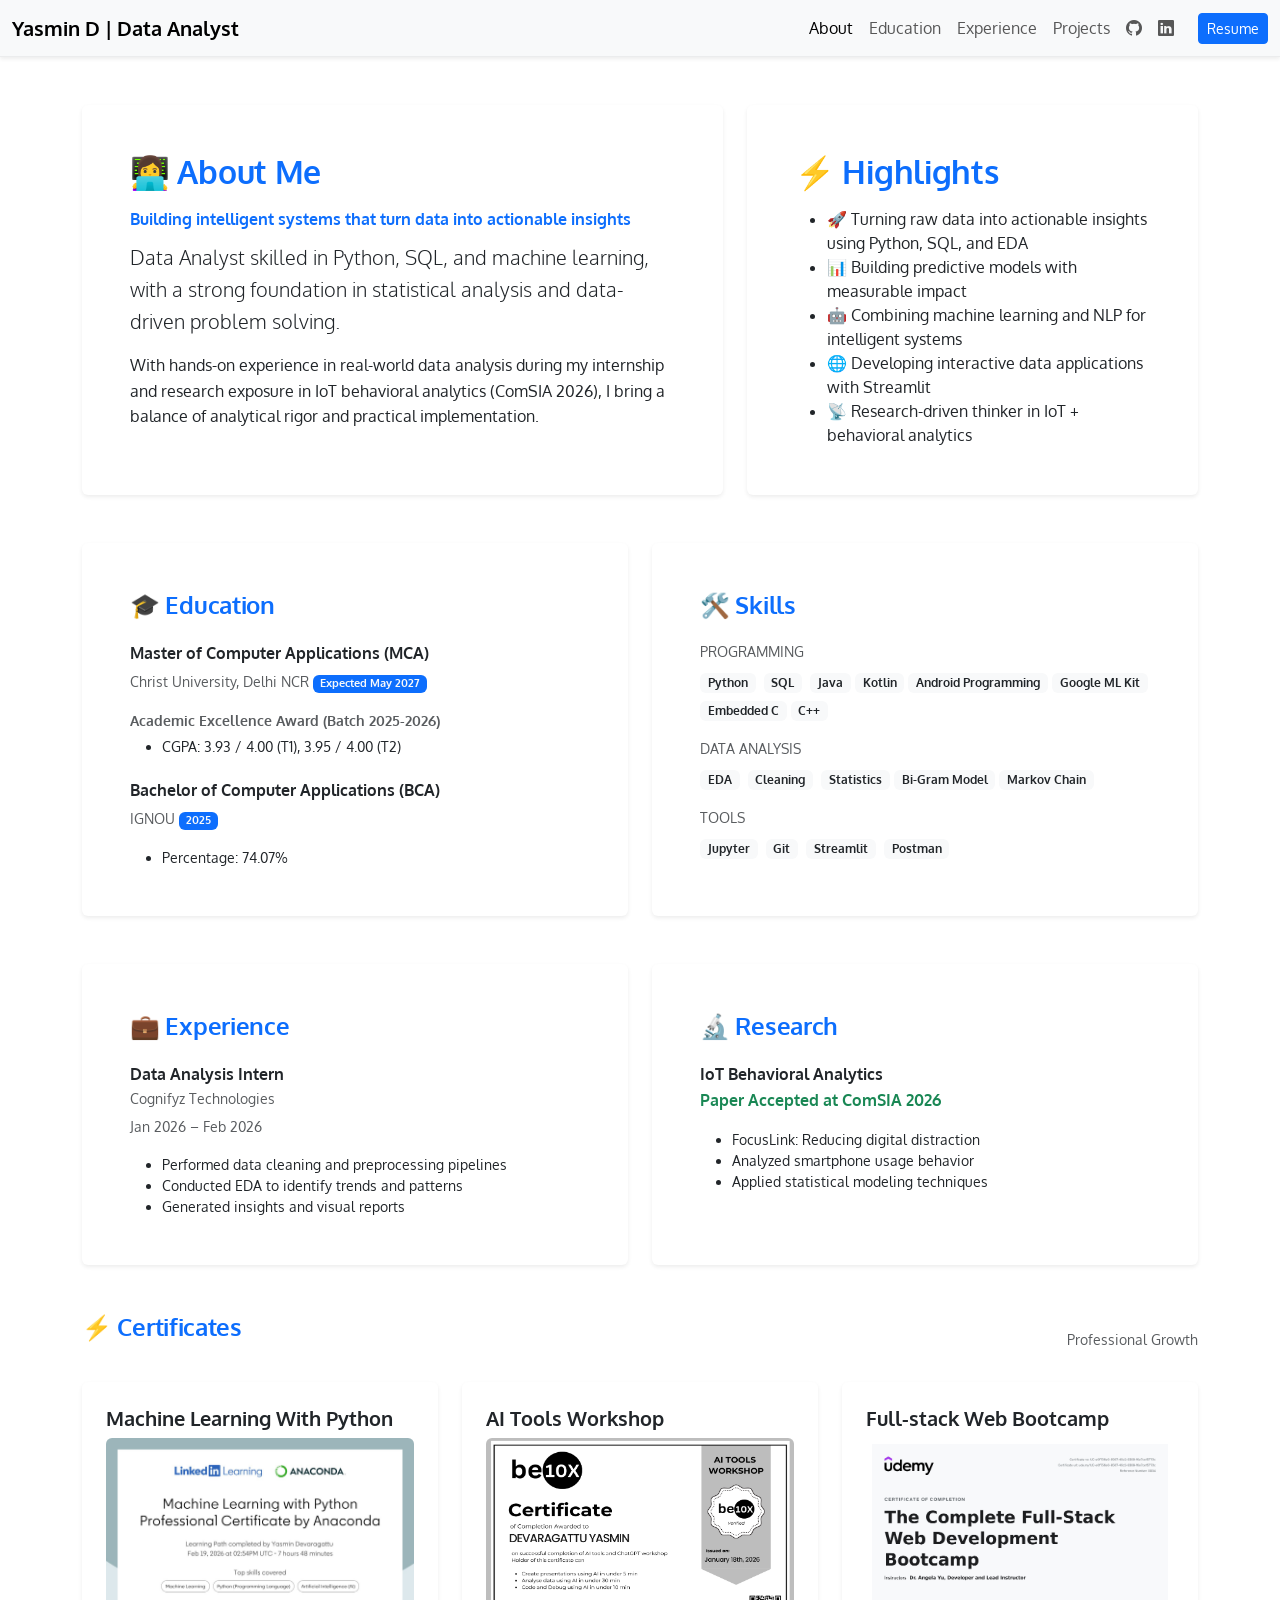
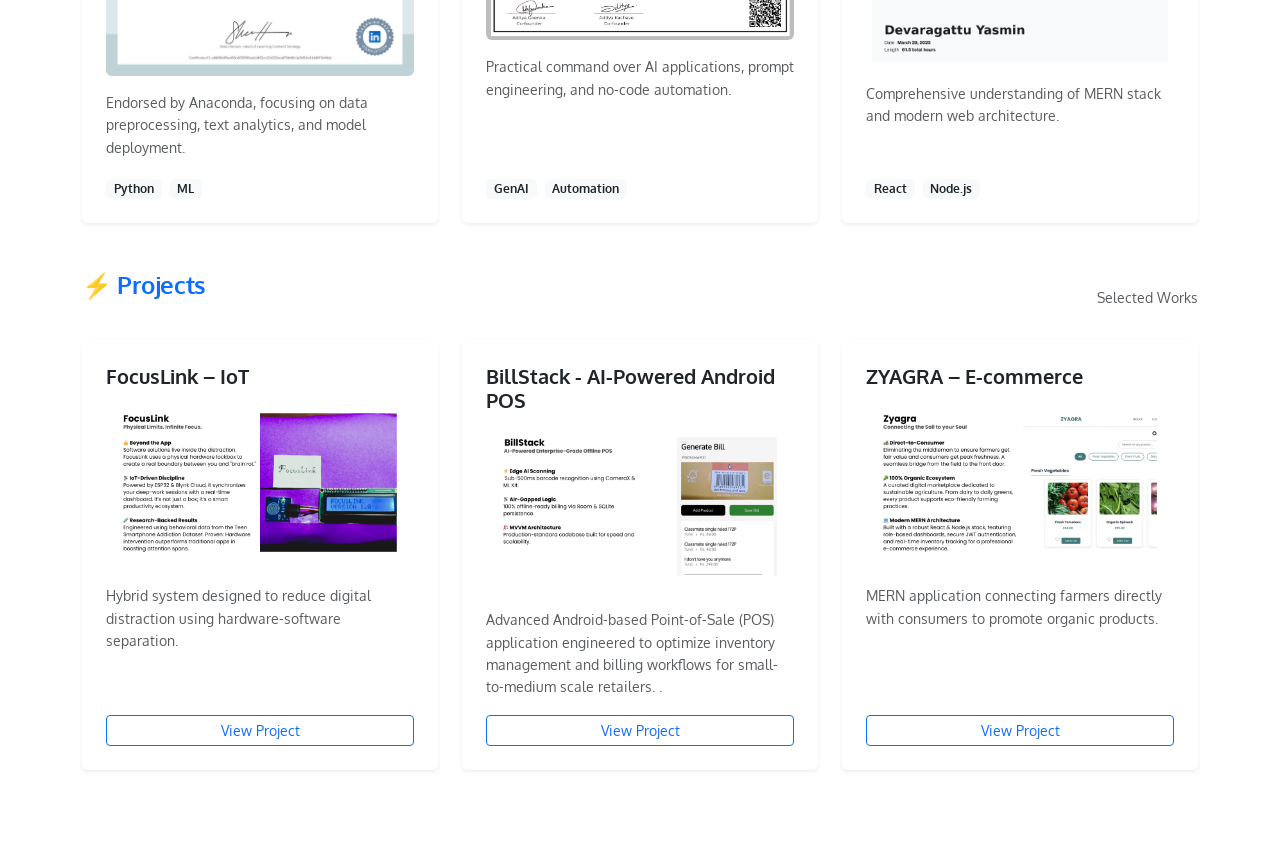
==== commit 663b54ed: "Enhance index.html with Bootstrap icons and layout updates Added Bootstrap icons and improved navbar" ====
--- a/index.html
+++ b/index.html
@@ -9,58 +9,70 @@
     <link rel="icon" type="image/png" href="./static/YD.png">
     <link href="https://cdn.jsdelivr.net/npm/bootstrap@5.3.8/dist/css/bootstrap.min.css" rel="stylesheet"
         integrity="sha384-sRIl4kxILFvY47J16cr9ZwB07vP4J8+LH7qKQnuqkuIAvNWLzeN8tE5YBujZqJLB" crossorigin="anonymous">
+    <link rel="stylesheet" href="https://cdn.jsdelivr.net/npm/bootstrap-icons@1.11.3/font/bootstrap-icons.min.css">
     <script src="https://cdn.jsdelivr.net/npm/@popperjs/core@2.11.8/dist/umd/popper.min.js"
         integrity="sha384-I7E8VVD/ismYTF4hNIPjVp/Zjvgyol6VFvRkX/vR+Vc4jQkC+hVqc2pM8ODewa9r"
         crossorigin="anonymous"></script>
     <script src="https://cdn.jsdelivr.net/npm/bootstrap@5.3.8/dist/js/bootstrap.min.js"
         integrity="sha384-G/EV+4j2dNv+tEPo3++6LCgdCROaejBqfUeNjuKAiuXbjrxilcCdDz6ZAVfHWe1Y"
         crossorigin="anonymous"></script>
+    <script>
+        function openImageModal(element) {
+            const imageId = element.id;
+            const imageSrc = element.src;
+            console.log("Image ID:", imageId);
+            console.log("Image Source:", imageSrc);
+            const modalImg = document.getElementById('modalImage');
+            modalImg.src = imageSrc;
+            const myModal = new bootstrap.Modal(document.getElementById('imageModal'));
+            myModal.show();
+        }
+    </script>
 </head>
 
 <body>
-    <nav class="navbar navbar-expand-lg bg-body-tertiary">
+    <nav class="navbar navbar-expand-lg bg-body-tertiary sticky-top shadow-sm">
         <div class="container-fluid">
-            <a class="navbar-brand" href="#">Yasmin D | Data Analyst</a>
+            <a class="navbar-brand fw-bold" href="#">Yasmin D | Data Analyst</a>
             <button class="navbar-toggler" type="button" data-bs-toggle="collapse" data-bs-target="#navbarNav"
                 aria-controls="navbarNav" aria-expanded="false" aria-label="Toggle navigation">
                 <span class="navbar-toggler-icon"></span>
             </button>
             <div class="collapse navbar-collapse" id="navbarNav">
-                <ul class="navbar-nav">
+                <ul class="navbar-nav ms-auto">
                     <li class="nav-item">
-                        <a class="nav-link active" aria-current="page" href="#about" aria-selected="true">About</a>
+                        <a class="nav-link active" aria-current="page" href="#about">About</a>
                     </li>
                     <li class="nav-item">
                         <a class="nav-link" href="#education">Education</a>
                     </li>
                     <li class="nav-item">
-                        <a class="nav-link" href="#skills">Skills</a>
-                    </li>
-                    <li class="nav-item">
                         <a class="nav-link" href="#experience">Experience</a>
-                    </li>
-                    <li class="nav-item">
-                        <a class="nav-link" href="#research">Research</a>
-                    </li>
-                    <li class="nav-item">
-                        <a class="nav-link" href="#certifications">Certifications</a>
                     </li>
                     <li class="nav-item">
                         <a class="nav-link" href="#projects">Projects</a>
                     </li>
-                    <li class="nav-item">
-                        <a class="nav-link" href="https://github.com/yasmin1714" target="_blank">Github</a>
-                    </li>
-                    <li class="nav-item">
-                        <a class="nav-link" href="https://www.linkedin.com/in/yasmin-devaragattu"
-                            target="_blank">LinkedIn</a>
-                    </li>
-                </ul>
+                    <ul class="navbar-nav ms-auto align-items-center">
+                        <li class="nav-item">
+                            <a class="nav-link px-2" href="https://github.com/yasmin1714" target="_blank">
+                                <i class="bi bi-github"></i> </a>
+                        </li>
+                        <li class="nav-item">
+                            <a class="nav-link px-2" href="https://www.linkedin.com/in/yasmin-devaragattu"
+                                target="_blank">
+                                <i class="bi bi-linkedin"></i>
+                            </a>
+                        </li>
+
+                        <li class="nav-item ms-lg-3">
+                            <a class="btn btn-primary btn-sm" href="resume.pdf" target="_blank">Resume</a>
+                        </li>
+                    </ul>
             </div>
         </div>
     </nav>
+
     <div class="container py-5">
-
         <div class="row g-4 mb-5">
             <div class="col-lg-7" id="about">
                 <div class="card border-0 shadow-sm h-100">
@@ -71,15 +83,12 @@
                         </p>
                         <p class="lead mb-3">
                             Data Analyst skilled in Python, SQL, and machine learning, with a strong foundation in
-                            statistical analysis and data-driven problem solving. I specialize in transforming complex
-                            datasets into actionable insights through exploratory data analysis, predictive modeling,
-                            and interactive data applications.
+                            statistical analysis and data-driven problem solving.
                         </p>
                         <p class="mb-0">
                             With hands-on experience in real-world data analysis during my internship and research
                             exposure in IoT behavioral analytics (ComSIA 2026), I bring a balance of analytical rigor
-                            and practical implementation. I am particularly interested in building intelligent systems
-                            that combine data, behavior, and technology to solve meaningful problems.
+                            and practical implementation.
                         </p>
                     </div>
                 </div>
@@ -90,10 +99,10 @@
                         <h2 class="fw-bold mb-3 text-primary">⚡ Highlights</h2>
                         <ul class="mt-3 mb-0">
                             <li>🚀 Turning raw data into actionable insights using Python, SQL, and EDA</li>
-                            <li>📊 Building predictive models that solve real-world problems with measurable impact</li>
-                            <li>🤖 Combining machine learning and NLP to create intelligent, user-facing systems</li>
-                            <li>🌐 Developing interactive data applications with Streamlit and modern web tools</li>
-                            <li>📡 Research-driven thinker with IoT + behavioral analytics innovation experience</li>
+                            <li>📊 Building predictive models with measurable impact</li>
+                            <li>🤖 Combining machine learning and NLP for intelligent systems</li>
+                            <li>🌐 Developing interactive data applications with Streamlit</li>
+                            <li>📡 Research-driven thinker in IoT + behavioral analytics</li>
                         </ul>
                     </div>
                 </div>
@@ -101,33 +110,27 @@
         </div>
 
         <div class="row g-4 mb-5">
-
             <div class="col-lg-6" id="education">
                 <div class="card border-0 shadow-sm h-100">
                     <div class="card-body p-4 p-lg-5">
                         <h4 class="fw-semibold mb-4 text-primary">🎓 Education</h4>
-
                         <div class="mb-4">
                             <h6 class="fw-bold">Master of Computer Applications (MCA)</h6>
                             <p class="text-muted small">Christ University, Delhi NCR <span
-                                    class="badge bg-primary text-light me-1 mb-1">Expected May 2027</span></p>
-                            <p class="text-muted mb-1 mt-1 small"><strong>Awarded the Academic Excellence Award for
-                                    achieving the
-                                    highest GPA in the MCA batch of 2025-2026</strong></p>
+                                    class="badge bg-primary text-light">Expected May 2027</span></p>
+                            <p class="text-muted mb-1 mt-1 small"><strong>Academic Excellence Award (Batch
+                                    2025-2026)</strong></p>
                             <ul class="mt-1 mb-0 small">
                                 <li>CGPA: 3.93 / 4.00 (T1), 3.95 / 4.00 (T2)</li>
                             </ul>
                         </div>
-                        <div class="mb-4">
+                        <div class="mb-0">
                             <h6 class="fw-bold">Bachelor of Computer Applications (BCA)</h6>
-                            <p class="text-muted small">Indira Gandhi National Open University <span
-                                    class="badge bg-primary text-light me-1 mb-1">2025</span></p>
+                            <p class="text-muted small">IGNOU <span class="badge bg-primary text-light">2025</span></p>
                             <ul class="mt-1 mb-0 small">
                                 <li>Percentage: 74.07%</li>
                             </ul>
                         </div>
-
-
                     </div>
                 </div>
             </div>
@@ -136,47 +139,35 @@
                 <div class="card border-0 shadow-sm h-100">
                     <div class="card-body p-4 p-lg-5">
                         <h4 class="fw-semibold mb-4 text-primary">🛠️ Skills</h4>
-
                         <div class="mb-3">
                             <h6 class="small text-uppercase text-muted">Programming</h6>
-                            <span class="badge bg-light text-dark me-1 mb-1">Python (Pandas, NumPy, ML)</span>
-                            <span class="badge bg-light text-dark me-1 mb-1">SQL (Joins, Aggregations)</span>
+                            <span class="badge bg-light text-dark me-1 mb-1">Python</span>
+                            <span class="badge bg-light text-dark me-1 mb-1">SQL</span>
                             <span class="badge bg-light text-dark mb-1">Java</span>
-                        </div>
-
+                            <span class="badge bg-light text-dark mb-1">Kotlin</span>
+                            <span class="badge bg-light text-dark mb-1">Android Programming</span>
+                            <span class="badge bg-light text-dark mb-1">Google ML Kit</span>
+                            <span class="badge bg-light text-dark mb-1">Embedded C</span>
+                            <span class="badge bg-light text-dark mb-1">C++</span>
+                        </div>
                         <div class="mb-3">
                             <h6 class="small text-uppercase text-muted">Data Analysis</h6>
                             <span class="badge bg-light text-dark me-1 mb-1">EDA</span>
-                            <span class="badge bg-light text-dark me-1 mb-1">Data Cleaning</span>
+                            <span class="badge bg-light text-dark me-1 mb-1">Cleaning</span>
                             <span class="badge bg-light text-dark mb-1">Statistics</span>
-                        </div>
-
-                        <div class="mb-3">
-                            <h6 class="small text-uppercase text-muted">Machine Learning</h6>
-                            <span class="badge bg-light text-dark me-1 mb-1">Scikit-learn</span>
-                            <span class="badge bg-light text-dark me-1 mb-1">Feature Engineering</span>
-                            <span class="badge bg-light text-dark mb-1">NLP</span>
-                        </div>
-
-                        <div class="mb-3">
-                            <h6 class="small text-uppercase text-muted">Databases</h6>
-                            <span class="badge bg-light text-dark me-1 mb-1">MySQL</span>
-                            <span class="badge bg-light text-dark me-1 mb-1">PostgreSQL</span>
-                            <span class="badge bg-light text-dark mb-1">MongoDB</span>
-                        </div>
-
+                            <span class="badge bg-light text-dark mb-1">Bi-Gram Model</span>
+                            <span class="badge bg-light text-dark mb-1">Markov Chain</span>
+                        </div>
                         <div>
                             <h6 class="small text-uppercase text-muted">Tools</h6>
                             <span class="badge bg-light text-dark me-1 mb-1">Jupyter</span>
                             <span class="badge bg-light text-dark me-1 mb-1">Git</span>
                             <span class="badge bg-light text-dark me-1 mb-1">Streamlit</span>
-                            <span class="badge bg-light text-dark mb-1">Postman</span>
-                        </div>
-
-                    </div>
-                </div>
-            </div>
-
+                            <span class="badge bg-light text-dark me-1 mb-1">Postman</span>
+                        </div>
+                    </div>
+                </div>
+            </div>
         </div>
 
         <div class="row g-4 mb-5">
@@ -184,21 +175,16 @@
                 <div class="card border-0 shadow-sm h-100">
                     <div class="card-body p-4 p-lg-5">
                         <h4 class="fw-semibold mb-4 text-primary">💼 Experience</h4>
-
                         <div>
                             <h6 class="fw-bold mb-1">Data Analysis Intern</h6>
                             <p class="text-muted mb-1 small">Cognifyz Technologies</p>
                             <small class="text-muted">Jan 2026 – Feb 2026</small>
-
                             <ul class="mt-3 mb-0 small">
                                 <li>Performed data cleaning and preprocessing pipelines</li>
                                 <li>Conducted EDA to identify trends and patterns</li>
-                                <li>Used Python (Pandas, NumPy) and SQL for analysis</li>
                                 <li>Generated insights and visual reports</li>
-                                <li>Improved workflow reproducibility</li>
                             </ul>
                         </div>
-
                     </div>
                 </div>
             </div>
@@ -206,213 +192,150 @@
                 <div class="card border-0 shadow-sm h-100">
                     <div class="card-body p-4 p-lg-5">
                         <h4 class="fw-semibold mb-4 text-primary">🔬 Research</h4>
-
                         <div>
                             <h6 class="fw-bold mb-1">IoT Behavioral Analytics</h6>
                             <p class="fw-semibold text-success">Paper Accepted at ComSIA 2026</p>
-
                             <ul class="mt-3 mb-0 small">
-                                <li>Paper accepted at ComSIA 2026</li>
                                 <li>FocusLink: Reducing digital distraction</li>
                                 <li>Analyzed smartphone usage behavior</li>
                                 <li>Applied statistical modeling techniques</li>
                             </ul>
                         </div>
-
-                    </div>
-                </div>
-            </div>
-        </div>
-        <div class="row g-4 mb-5">
-            <div class="col-12" id="projects">
+                    </div>
+                </div>
+            </div>
+        </div>
+
+        <div class="row g-4 mb-5" id="certifications">
+            <div class="col-12">
                 <div class="d-flex justify-content-between align-items-center mb-3">
                     <h4 class="fw-semibold mb-4 text-primary">⚡ Certificates</h4>
-                    <small class="text-muted">Selected Works</small>
-                </div>
-
+                    <small class="text-muted">Professional Growth</small>
+                </div>
                 <div class="row g-4">
                     <div class="col-md-6 col-lg-4">
                         <div class="card border-0 shadow-sm h-100">
                             <div class="card-body d-flex flex-column p-4">
-
                                 <h5 class="fw-bold mb-2">Machine Learning With Python</h5>
-                                <img src="./static/ML.png" class="card-img-top" alt="FocusLink Image"
-                                    style="height: 50%; object-fit: cover; margin-bottom: 15px;">
-                                <p class="text-muted small mb-3">
-                                    Endorsed by Anaconda, I hold a Professional Certificate in Machine Learning with
-                                    Python, demonstrating proficiency in data preprocessing, text analytics, and model
-                                    deployment. My training encompasses the practical application of Decision Trees and
-                                    predictive modeling to solve intricate data challenges. I am committed to utilizing
-                                    these industry-standard frameworks to deliver robust and innovative technical
-                                    solutions.
-                                </p>
-
-                                <div class="mb-3">
-                                    <span class="badge bg-light text-dark me-1 mb-1">Python</span>
-                                    <span class="badge bg-light text-dark me-1 mb-1">Anaconda</span>
-                                    <span class="badge bg-light text-dark mb-1">Machine Learning</span>
-                                </div>
-                            </div>
-                        </div>
-                    </div>
-
-                    <div class="col-md-6 col-lg-4">
-                        <div class="card border-0 shadow-sm h-100">
-                            <div class="card-body d-flex flex-column p-4">
-                                <h5 class="fw-bold mb-2"> AI Tools Workshop - Be10X</h5>
-                                <img src="./static/AI.png" class="card-img-top"
-                                    alt="NLP-Predictive-Text-Generator Image"
-                                    style="height: 50%; object-fit: cover; margin-bottom: 15px;">
-                                <p class="text-muted small mb-3">
-                                    Certified through the Be10X AI Tools Workshop, I have developed a practical command
-                                    over a suite of AI applications designed for the modern workplace. My training
-                                    focused on leveraging AI for market research, effective prompt engineering, and
-                                    no-code automation to optimize business operations. This credential reflects my
-                                    commitment to staying at the forefront of digital transformation and utilizing AI as
-                                    a strategic asset for professional excellence.
-                                </p>
-
-                                <div class="mb-3">
-                                    <span class="badge bg-light text-dark me-1 mb-1">Generative AI</span>
-                                    <span class="badge bg-light text-dark me-1 mb-1">Prompt Engineering</span>
-                                    <span class="badge bg-light text-dark mb-1">No-Code Automation</span>
-                                </div>
-                            </div>
-                        </div>
-                    </div>
-                    <div class="col-md-6 col-lg-4">
-                        <div class="card border-0 shadow-sm h-100">
-                            <div class="card-body d-flex flex-column p-4">
-
-                                <h5 class="fw-bold mb-2">The Complete Full-stack Web Development Bootcamp</h5>
-                                <img src="./static/Fullstack.jpg" class="card-img-top" alt="ZYAGRA Image"
-                                    style="height: 50%; object-fit: cover; margin-bottom: 15px;">
-
-                                <p class="text-muted small mb-3">
-                                    Certified in Full-Stack Web Development through Udemy, I possess a comprehensive
-                                    understanding of modern web architecture as taught by industry expert Dr. Angela Yu.
-                                    My training covered essential development workflows, from version control with Git
-                                    and GitHub to deploying scalable applications with APIs and authentication
-                                    protocols. I am adept at utilizing the MERN stack and relational databases to create
-                                    seamless, end-to-end digital experiences.
-                                </p>
-
-                                <div class="mb-3">
-                                    <span class="badge bg-light text-dark me-1 mb-1">JavaScript</span>
-                                    <span class="badge bg-light text-dark me-1 mb-1">React</span>
-                                    <span class="badge bg-light text-dark mb-1">MERN Stack</span>
-                                </div>
-                            </div>
-                        </div>
-                    </div>
-                </div>
-            </div>
-        </div>
-        <div class="row g-4 mb-5">
-            <div class="col-12" id="projects">
+                                <img src="./static/ML.png" class="card-img-top img-fluid rounded mb-3"
+                                    alt="ML Certificate" onclick="openImageModal(this)"
+                                    style="width:max-content; object-fit: cover; margin-bottom: 15px; cursor: pointer;">
+                                <p class="text-muted small mb-3">Endorsed by Anaconda, focusing on data preprocessing,
+                                    text analytics, and model deployment.</p>
+                                <div class="mt-auto">
+                                    <span class="badge bg-light text-dark me-1">Python</span>
+                                    <span class="badge bg-light text-dark">ML</span>
+                                </div>
+                            </div>
+                        </div>
+                    </div>
+                    <div class="col-md-6 col-lg-4">
+                        <div class="card border-0 shadow-sm h-100">
+                            <div class="card-body d-flex flex-column p-4">
+                                <h5 class="fw-bold mb-2">AI Tools Workshop</h5>
+                                <img src="./static/AI.png" class="card-img-top img-fluid rounded mb-3"
+                                    alt="AI Certificate" onclick="openImageModal(this)"
+                                    style="width:max-content; object-fit: cover; margin-bottom: 15px; cursor: pointer;">
+                                <p class="text-muted small mb-3">Practical command over AI applications, prompt
+                                    engineering, and no-code automation.</p>
+                                <div class="mt-auto">
+                                    <span class="badge bg-light text-dark me-1">GenAI</span>
+                                    <span class="badge bg-light text-dark">Automation</span>
+                                </div>
+                            </div>
+                        </div>
+                    </div>
+                    <div class="col-md-6 col-lg-4">
+                        <div class="card border-0 shadow-sm h-100">
+                            <div class="card-body d-flex flex-column p-4">
+                                <h5 class="fw-bold mb-2">Full-stack Web Bootcamp</h5>
+                                <img src="./static/Fullstack.jpg" class="card-img-top img-fluid rounded mb-3"
+                                    alt="Web Certificate" onclick="openImageModal(this)"
+                                    style="width:max-content; object-fit: cover; margin-bottom: 15px; cursor: pointer;">
+                                <p class="text-muted small mb-3">Comprehensive understanding of MERN stack and modern
+                                    web architecture.</p>
+                                <div class="mt-auto">
+                                    <span class="badge bg-light text-dark me-1">React</span>
+                                    <span class="badge bg-light text-dark">Node.js</span>
+                                </div>
+                            </div>
+                        </div>
+                    </div>
+                </div>
+            </div>
+        </div>
+
+        <div class="row g-4 mb-5" id="projects">
+            <div class="col-12">
                 <div class="d-flex justify-content-between align-items-center mb-3">
                     <h4 class="fw-semibold mb-4 text-primary">⚡ Projects</h4>
                     <small class="text-muted">Selected Works</small>
                 </div>
-
                 <div class="row g-4">
                     <div class="col-md-6 col-lg-4">
                         <div class="card border-0 shadow-sm h-100">
                             <div class="card-body d-flex flex-column p-4">
-
                                 <h5 class="fw-bold mb-2">FocusLink – IoT</h5>
-                                <img src="./static/FocusLink.png" class="card-img-top" alt="FocusLink Image"
-                                    style="height: 50%; object-fit: cover; margin-bottom: 15px;">
-                                <p class="text-muted small mb-3">
-                                    FocusLink is an IoT-assisted hybrid system designed to reduce smartphone-induced
-                                    digital distraction—commonly referred to as “brain rot.”
-
-                                    Unlike traditional productivity apps that operate within the same distraction-heavy
-                                    environment, FocusLink introduces a hardware-software approach that physically
-                                    separates users from their smartphones while providing intelligent focus monitoring.
-                                </p>
-                                <div class="mb-3">
-                                    <span class="badge bg-light text-dark me-1 mb-1">IoT</span>
-                                    <span class="badge bg-light text-dark me-1 mb-1">ESP-32</span>
-                                    <span class="badge bg-light text-dark mb-1">Blynk IoT</span>
-                                </div>
+                                <img src="./static/FocusLink.png" class="card-img-top img-fluid rounded mb-3"
+                                    alt="FocusLink" onclick="openImageModal(this)"
+                                    style="width:max-content; object-fit: cover; margin-bottom: 15px; cursor: pointer;">
+                                <p class="text-muted small mb-3">Hybrid system designed to reduce digital distraction
+                                    using hardware-software separation.</p>
                                 <div class="mt-auto">
                                     <a href="https://github.com/yasmin1714/FocusLink-IoT"
-                                        class="btn btn-sm btn-outline-primary w-100" target="_blank">
-                                        View Project
-                                    </a>
-                                </div>
-
-                            </div>
-                        </div>
-                    </div>
-                    <div class="col-md-6 col-lg-4">
-                        <div class="card border-0 shadow-sm h-100">
-                            <div class="card-body d-flex flex-column p-4">
-                                <h5 class="fw-bold mb-2"> NLP-Predictive-Text-Generator</h5>
-                                <img src="./static/PTG.png" class="card-img-top"
-                                    alt="NLP-Predictive-Text-Generator Image"
-                                    style="height: 50%; object-fit: cover; margin-bottom: 15px;">
-                                <p class="text-muted small mb-3">
-                                    A Predictive Text Generator that suggests the next word based on user input, similar
-                                    to autocomplete features in messaging applications. This project uses Natural
-                                    Language Processing (NLP) techniques and a bigram-based Markov Chain (n-gram model)
-                                    to generate context-aware word predictions.
-                                </p>
-
-                                <div class="mb-3">
-                                    <span class="badge bg-light text-dark me-1 mb-1">NLP</span>
-                                    <span class="badge bg-light text-dark me-1 mb-1">Python</span>
-                                    <span class="badge bg-light text-dark mb-1">Markov Chain</span>
-                                </div>
-
-                                <div class="mt-auto">
-                                    <a href="https://github.com/yasmin1714/NLP-Predictive-Text-Generator"
-                                        class="btn btn-sm btn-outline-primary w-100" target="_blank">
-                                        View Project
-                                    </a>
-                                </div>
-
-                            </div>
-                        </div>
-                    </div>
-                    <div class="col-md-6 col-lg-4">
-                        <div class="card border-0 shadow-sm h-100">
-                            <div class="card-body d-flex flex-column p-4">
-
-                                <h5 class="fw-bold mb-2">ZYAGRA - Farmer-to-Consumer</h5>
-                                <img src="./static/Zygara.png" class="card-img-top" alt="ZYAGRA Image"
-                                    style="height: 50%; object-fit: cover; margin-bottom: 15px;">
-
-                                <p class="text-muted small mb-3">
-                                    ZYAGRA is an e-commerce web application designed to connect farmers directly
-                                    with consumers, promoting organic products and encouraging sustainable
-                                    agriculture. It facilitates the sale and purchase of fresh farm produce, dairy
-                                    items, and other organic products by streamlining the supply chain from land to
-                                    consumer.
-                                </p>
-
-                                <div class="mb-3">
-                                    <span class="badge bg-light text-dark me-1 mb-1">JavaScript</span>
-                                    <span class="badge bg-light text-dark me-1 mb-1">React</span>
-                                    <span class="badge bg-light text-dark mb-1">MERN Stack</span>
-                                </div>
-
+                                        class="btn btn-sm btn-outline-primary w-100" target="_blank">View Project</a>
+                                </div>
+                            </div>
+                        </div>
+                    </div>
+                    <div class="col-md-6 col-lg-4">
+                        <div class="card border-0 shadow-sm h-100">
+                            <div class="card-body d-flex flex-column p-4">
+                                <h5 class="fw-bold mb-2">BillStack - AI-Powered Android POS</h5>
+                                <img src="./static/BillStack.png" class="card-img-top img-fluid rounded mb-3"
+                                    alt="BillStack Project" onclick="openImageModal(this)"
+                                    style="width:max-content; object-fit: cover; margin-bottom: 15px; cursor: pointer;">
+                                <p class="text-muted small mb-3">Advanced Android-based Point-of-Sale (POS) application
+                                    engineered to optimize inventory management and billing workflows for
+                                    small-to-medium scale retailers. .</p>
+                                <div class="mt-auto">
+                                    <a href="https://github.com/yasmin1714/BillStack-POS"
+                                        class="btn btn-sm btn-outline-primary w-100" target="_blank">View Project</a>
+                                </div>
+                            </div>
+                        </div>
+                    </div>
+                    <div class="col-md-6 col-lg-4">
+                        <div class="card border-0 shadow-sm h-100">
+                            <div class="card-body d-flex flex-column p-4">
+                                <h5 class="fw-bold mb-2">ZYAGRA – E-commerce</h5>
+                                <img src="./static/Zygara.png" class="card-img-top img-fluid rounded mb-3"
+                                    alt="Zyagra Project" onclick="openImageModal(this)"
+                                    style="width:max-content; object-fit: cover; margin-bottom: 15px; cursor: pointer;">
+                                <p class="text-muted small mb-3">MERN application connecting farmers directly with
+                                    consumers to promote organic products.</p>
                                 <div class="mt-auto">
                                     <a href="https://github.com/yasmin1714/Zygara-Web-Application"
-                                        class="btn btn-sm btn-outline-primary w-100" target="_blank">
-                                        View Project
-                                    </a>
-                                </div>
-
-                            </div>
-                        </div>
-                    </div>
-
+                                        class="btn btn-sm btn-outline-primary w-100" target="_blank">View Project</a>
+                                </div>
+                            </div>
+                        </div>
+                    </div>
+                </div>
+            </div>
+        </div>
+    </div>
+    <div class="modal fade" id="imageModal" tabindex="-1" aria-hidden="true">
+        <div class="modal-dialog modal-dialog-centered modal-xl">
+            <div class="modal-content bg-transparent border-0">
+                <div class="modal-body p-0 text-center">
+                    <button type="button" class="btn-close btn-close-white shadow-none mb-2" data-bs-dismiss="modal"
+                        aria-label="Close"></button>
+                    <img src="" id="modalImage" class="img-fluid w-100" alt="Full View">
                 </div>
             </div>
         </div>
     </div>
 </body>
 
-</html>+</html>
